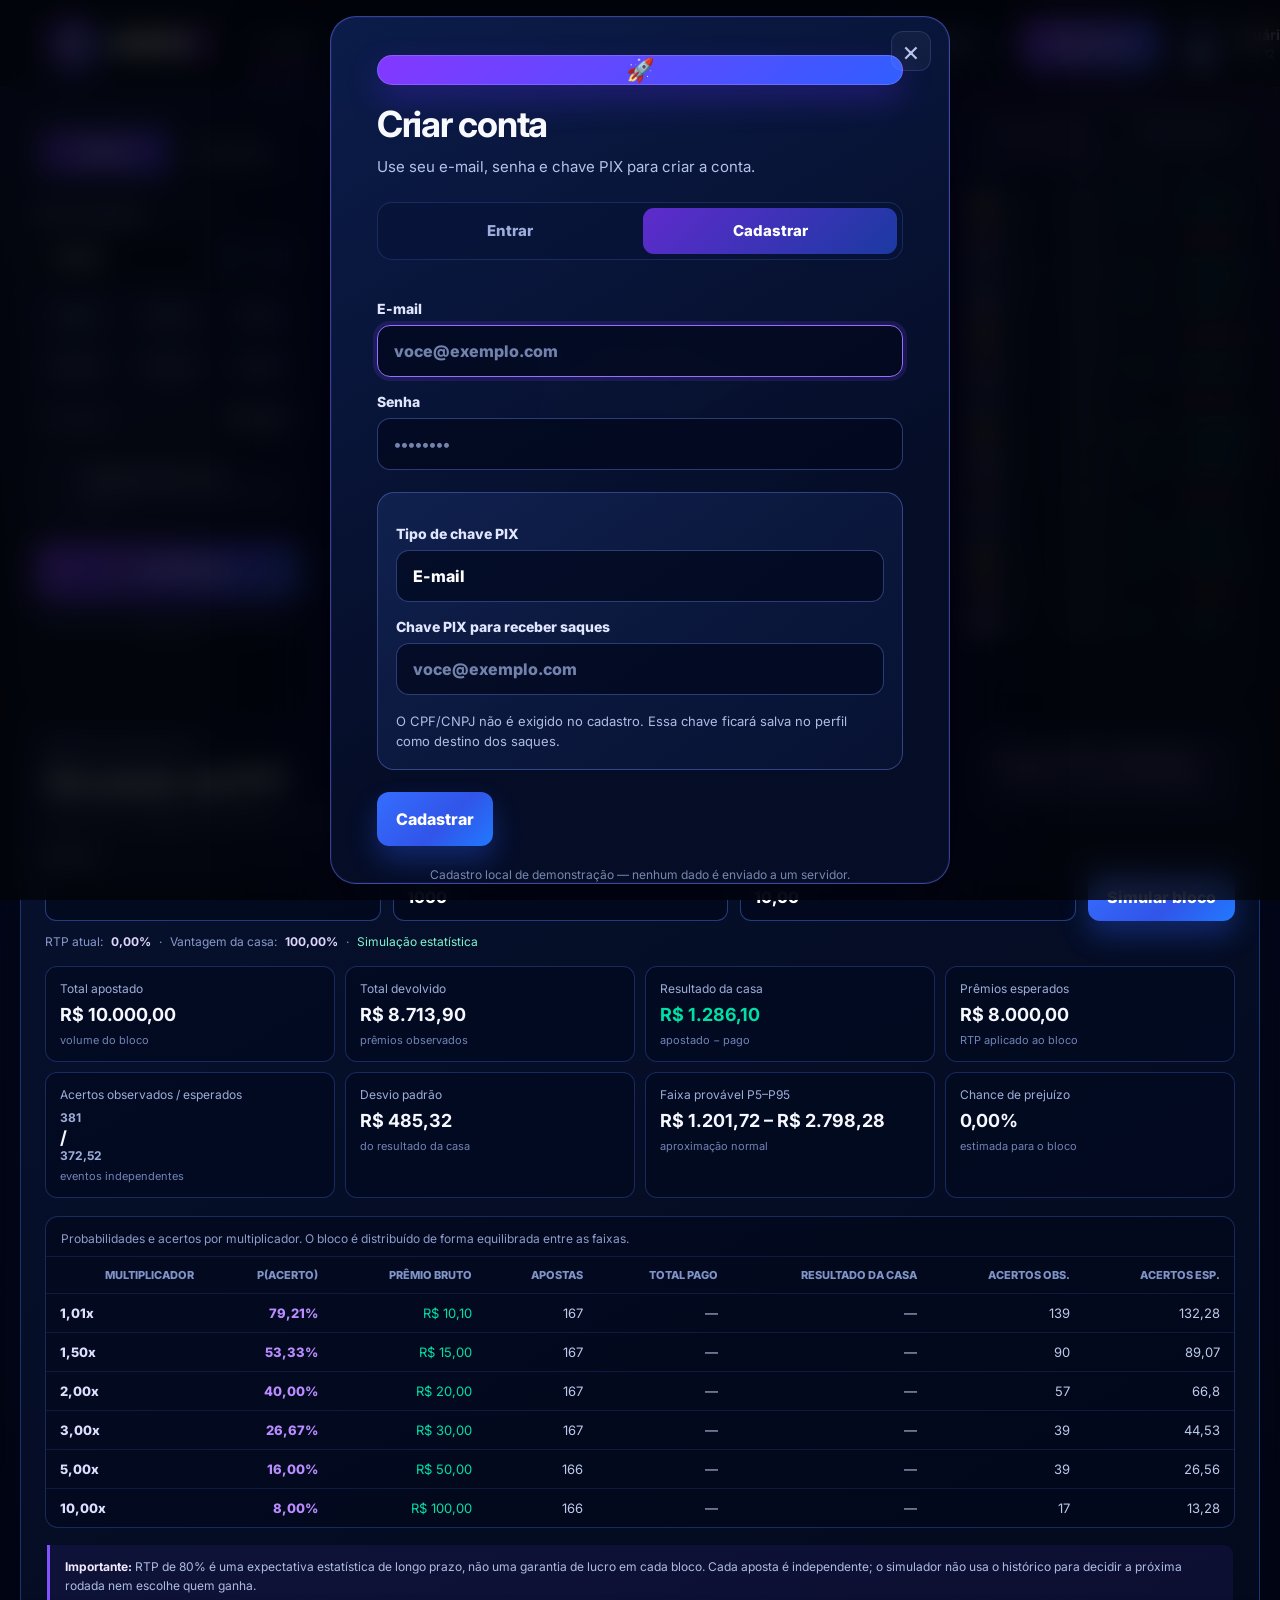
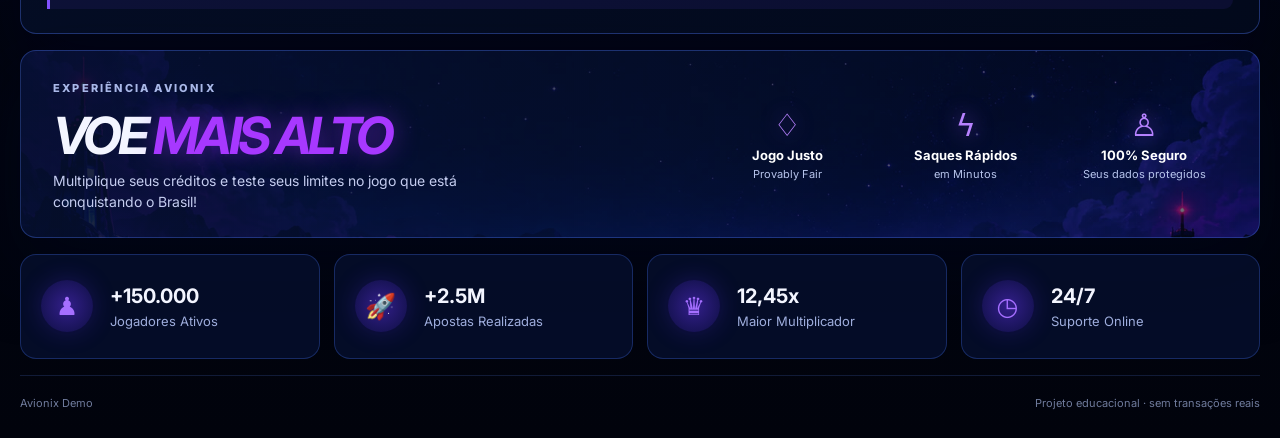
==== index.html @ 1a7d1cf3 "Add paid and house result columns" ====
<!DOCTYPE html>
<html lang="pt-BR">
<head>
  <meta charset="UTF-8" />
  <meta name="viewport" content="width=device-width, initial-scale=1.0" />
  <meta name="theme-color" content="#030817" />
  <title>Avionix Demo</title>
  <link rel="preconnect" href="https://fonts.googleapis.com">
  <link rel="preconnect" href="https://fonts.gstatic.com" crossorigin>
  <link href="https://fonts.googleapis.com/css2?family=Inter:wght@400;500;600;700;800;900&display=swap" rel="stylesheet">
  <link rel="stylesheet" href="style.css" />
</head>
<body>
  <div class="stars" aria-hidden="true"></div>

  <header class="topbar">
    <a class="brand" href="#" aria-label="Avionix início">
      <span class="brand-icon">🚀</span>
      <span class="brand-name">AVION<span>IX</span></span>
    </a>

    <nav class="main-nav" aria-label="Navegação principal">
      <a class="nav-link active" href="#jogo"><span>⌂</span> Início</a>
      <a class="nav-link" href="#jogo"><span>◷</span> Jogo</a>
      <a class="nav-link" href="#rtpSimulator"><span>∑</span> RTP</a>
      <a class="nav-link" href="#ranking"><span>♟</span> Ranking</a>
      <a class="nav-link" href="#afiliados"><span>♧</span> Afiliados</a>
      <a class="nav-link" href="#suporte"><span>?</span> Suporte</a>
    </nav>

    <div class="top-actions">
      <div class="balance-pill"><span class="coin">S</span><strong id="balance">R$ 500,00</strong><span class="chevron">⌄</span></div>
      <button class="btn deposit" id="depositBtn" type="button">Depositar</button>
      <button class="profile-button" type="button" data-open="login" aria-label="Abrir perfil">
        <span class="avatar">●</span>
        <span class="profile-copy"><strong id="profileName">Usuário</strong><small>Nível 12</small></span>
        <span class="chevron">⌄</span>
      </button>
    </div>
  </header>

  <main class="app-shell" id="jogo">
    <section class="dashboard-grid">
      <aside class="bet-panel panel" aria-label="Painel de apostas">
        <div class="mode-tabs" role="tablist" aria-label="Modo de aposta">
          <button class="mode-tab active" type="button" data-mode="manual">Manual</button>
          <button class="mode-tab" type="button" data-mode="automatic">Automático</button>
        </div>

        <label class="field-label" for="betAmount">Valor da Aposta</label>
        <div class="money-control">
          <input id="betAmount" inputmode="decimal" value="10,00" aria-label="Valor da aposta" />
          <div class="step-buttons">
            <button type="button" class="step-button" data-step="-10" aria-label="Diminuir aposta">−</button>
            <button type="button" class="step-button" data-step="10" aria-label="Aumentar aposta">+</button>
          </div>
        </div>

        <div class="quick-values" aria-label="Valores rápidos">
          <button type="button" data-value="10">R$ 10</button>
          <button type="button" data-value="25">R$ 25</button>
          <button type="button" data-value="50">R$ 50</button>
          <button type="button" data-value="100">R$ 100</button>
          <button type="button" data-value="250">R$ 250</button>
          <button type="button" data-value="500">R$ 500</button>
        </div>

        <div class="bet-preview" aria-live="polite"><span>Sua aposta</span><strong id="betPreview">R$ 10,00</strong></div>

        <div class="auto-stop-field" id="autoStopField" hidden>
          <label class="field-label" for="autoStop">Auto Retirar</label>
          <div class="money-control multiplier-control">
            <input id="autoStop" inputmode="decimal" value="2,00" aria-label="Multiplicador de retirada automática" />
            <span class="control-suffix">x</span>
            <div class="step-buttons">
              <button type="button" class="step-button" data-auto-step="-0.1" aria-label="Diminuir multiplicador">−</button>
              <button type="button" class="step-button" data-auto-step="0.1" aria-label="Aumentar multiplicador">+</button>
            </div>
          </div>
        </div>

        <label class="protection-option" for="lossProtection">
          <input id="lossProtection" type="checkbox" />
          <span class="protection-check" aria-hidden="true">✓</span>
          <span class="protection-copy">
            <strong>Proteção de perda · 50%</strong>
            <small>Se a rodada cair, você recupera metade da aposta.</small>
          </span>
        </label>

        <button id="startBtn" class="btn action" type="button">🚀 &nbsp; APOSTAR</button>
        <p class="panel-note">Créditos virtuais da demonstração. Sem depósitos ou dinheiro real.</p>
      </aside>

      <section class="game-panel panel" aria-label="Jogo Avionix">
        <div class="history-heading"><span>Últimos multiplicadores</span><span class="live-label"><i></i> AO VIVO</span></div>
        <div class="history" aria-label="Histórico de multiplicadores"><div class="history-track" id="history" aria-live="polite"></div></div>

        <div class="game-stage" id="stage">
          <div class="stage-shade"></div>
          <div class="grid-lines" aria-hidden="true"></div>
          <svg class="flight-trajectory" viewBox="0 0 1000 520" preserveAspectRatio="none" aria-hidden="true">
            <defs>
              <linearGradient id="trajectoryLineGradient" x1="0" y1="0" x2="1" y2="0">
                <stop offset="0" stop-color="#ff4be9" />
                <stop offset=".55" stop-color="#a349ff" />
                <stop offset="1" stop-color="#68ddff" />
              </linearGradient>
              <linearGradient id="trajectoryFillGradient" x1="0" y1="0" x2="0" y2="1">
                <stop offset="0" stop-color="#c842ff" stop-opacity=".42" />
                <stop offset="1" stop-color="#3715a8" stop-opacity=".04" />
              </linearGradient>
              <clipPath id="trajectoryClip">
                <rect id="trajectoryClipRect" x="0" y="0" width="0" height="520" />
              </clipPath>
            </defs>
            <path class="trajectory-fill" id="flightFill" clip-path="url(#trajectoryClip)" d="M 30 485 C 230 482 430 455 610 345 C 760 253 845 165 940 88 L 940 520 L 30 520 Z" />
            <path class="trajectory-line" id="flightCurve" pathLength="1" d="M 30 485 C 230 482 430 455 610 345 C 760 253 845 165 940 88" />
          </svg>
          <svg class="plane" id="plane" viewBox="0 0 100 60" role="img" aria-label="Avião em voo">
            <path class="plane-shape" d="M4 32 43 25 57 5c2-3 5-3 7-1l-9 23 38-7c4-1 7 1 8 4-2 2-4 3-8 4l-39 11-14 16c-3 3-6 3-8 1l8-18-26 6c-4 1-7-1-8-4z" />
          </svg>
          <div class="multiplier-wrap">
            <div id="statusLabel" class="status-label">PRONTO PARA DECOLAR</div>
            <div id="multiplier" class="multiplier">1,00x</div>
          </div>
          <div class="stage-badge">DEMO · SEM DINHEIRO REAL</div>
          <div class="timeline" aria-hidden="true"><span>0s</span><span>5s</span><span>10s</span><span>15s</span><span>20s</span></div>
        </div>

        <div class="game-footer">
          <div class="metric-card">
            <span class="metric-icon">♟</span>
            <span><small>Jogadores</small><strong>324</strong></span>
          </div>
          <button id="cashoutBtn" class="btn cashout" type="button" disabled><span class="stop-square">■</span> PARAR <span id="cashoutValue" class="sr-only">R$ 0,00</span></button>
          <div class="metric-card">
            <span class="metric-icon">♛</span>
            <span><small>Saldo disponível</small><strong id="balanceCard">R$ 500,00</strong></span>
          </div>
        </div>
        <div class="round-stats">
          <span>Sua aposta <strong id="currentBet">R$ 0,00</strong></span>
          <span>Retorno <strong id="potentialReturn">R$ 0,00</strong></span>
        </div>
        <button id="mobileStartBtn" class="btn action mobile-start" type="button">🚀 &nbsp; APOSTAR</button>
      </section>

      <aside class="bets-panel panel" aria-label="Histórico de apostas">
        <div class="bets-tabs"><button class="bets-tab active" data-bets-tab="all" type="button">Todas as Apostas</button><button class="bets-tab" data-bets-tab="mine" type="button">Minhas Apostas</button></div>
        <div class="bets-head"><span>Usuário</span><span>Aposta</span><span>Retirou</span><span>Lucro</span></div>
        <div class="bets-list" id="betsList" aria-live="polite"></div>
      </aside>
    </section>

    <section class="rtp-panel panel" id="rtpSimulator" aria-labelledby="rtpTitle">
      <div class="rtp-heading">
        <div>
          <span class="rtp-kicker">ANÁLISE ESTATÍSTICA</span>
          <h2 id="rtpTitle">Simulador de RTP</h2>
          <p>Veja como a vantagem matemática da casa aparece em um bloco de apostas independentes.</p>
        </div>
        <div class="rtp-formula"><strong>P(acerto) = RTP ÷ multiplicador</strong><span>Prêmio bruto = aposta × multiplicador</span></div>
      </div>

      <div class="rtp-controls" aria-label="Parâmetros do simulador">
        <label class="rtp-field" for="rtpInput">RTP (%)<input id="rtpInput" type="number" inputmode="decimal" min="0" max="100" step="0.1" value="80" /></label>
        <label class="rtp-field" for="rtpBetCount">Apostas no bloco<input id="rtpBetCount" type="number" inputmode="numeric" min="1" step="1" value="1000" /></label>
        <label class="rtp-field" for="rtpStake">Valor por aposta<input id="rtpStake" inputmode="decimal" value="10,00" /></label>
        <button class="btn primary rtp-simulate" id="rtpSimulateBtn" type="button">Simular bloco</button>
      </div>
      <div class="rtp-live-note">RTP atual: <strong id="rtpValuePreview">80,00%</strong><span>·</span> Vantagem da casa: <strong id="houseEdgeValue">20,00%</strong><span>·</span><span id="rtpDataSource">Simulação estatística</span></div>

      <div class="rtp-summary-grid" aria-live="polite">
        <article class="rtp-metric"><span>Total apostado</span><strong id="rtpTotalBet">R$ 10.000,00</strong><small>volume do bloco</small></article>
        <article class="rtp-metric"><span>Total devolvido</span><strong id="rtpTotalPaid">R$ 0,00</strong><small>prêmios observados</small></article>
        <article class="rtp-metric"><span>Resultado da casa</span><strong id="rtpHouseResult">R$ 0,00</strong><small>apostado − pago</small></article>
        <article class="rtp-metric"><span>Prêmios esperados</span><strong id="rtpExpectedPaid">R$ 8.000,00</strong><small>RTP aplicado ao bloco</small></article>
        <article class="rtp-metric"><span>Acertos observados / esperados</span><strong><span id="rtpObservedHits">0</span> / <span id="rtpExpectedHits">0</span></strong><small>eventos independentes</small></article>
        <article class="rtp-metric"><span>Desvio padrão</span><strong id="rtpStdDev">R$ 0,00</strong><small>do resultado da casa</small></article>
        <article class="rtp-metric"><span>Faixa provável P5–P95</span><strong id="rtpRange">R$ 0,00 – R$ 0,00</strong><small>aproximação normal</small></article>
        <article class="rtp-metric"><span>Chance de prejuízo</span><strong id="rtpLossChance">0,00%</strong><small>estimada para o bloco</small></article>
      </div>

      <div class="rtp-table-wrap">
        <table class="rtp-table">
          <caption id="rtpTableCaption">Probabilidades e acertos por multiplicador. O bloco é distribuído de forma equilibrada entre as faixas.</caption>
          <thead><tr><th scope="col">Multiplicador</th><th scope="col">P(acerto)</th><th scope="col">Prêmio bruto</th><th scope="col">Apostas</th><th scope="col">Total pago</th><th scope="col">Resultado da casa</th><th scope="col">Acertos obs.</th><th scope="col">Acertos esp.</th></tr></thead>
          <tbody id="rtpRows">
            <tr data-rtp-row data-multiplier="1.01"><th scope="row">1,01x</th><td data-rtp-prob>79,21%</td><td data-rtp-payout>R$ 10,10</td><td data-rtp-bets>167</td><td data-rtp-paid>—</td><td data-rtp-house>—</td><td data-rtp-observed>—</td><td data-rtp-expected>—</td></tr>
            <tr data-rtp-row data-multiplier="1.5"><th scope="row">1,50x</th><td data-rtp-prob>53,33%</td><td data-rtp-payout>R$ 15,00</td><td data-rtp-bets>167</td><td data-rtp-paid>—</td><td data-rtp-house>—</td><td data-rtp-observed>—</td><td data-rtp-expected>—</td></tr>
            <tr data-rtp-row data-multiplier="2"><th scope="row">2,00x</th><td data-rtp-prob>40,00%</td><td data-rtp-payout>R$ 20,00</td><td data-rtp-bets>167</td><td data-rtp-paid>—</td><td data-rtp-house>—</td><td data-rtp-observed>—</td><td data-rtp-expected>—</td></tr>
            <tr data-rtp-row data-multiplier="3"><th scope="row">3,00x</th><td data-rtp-prob>26,67%</td><td data-rtp-payout>R$ 30,00</td><td data-rtp-bets>167</td><td data-rtp-paid>—</td><td data-rtp-house>—</td><td data-rtp-observed>—</td><td data-rtp-expected>—</td></tr>
            <tr data-rtp-row data-multiplier="5"><th scope="row">5,00x</th><td data-rtp-prob>16,00%</td><td data-rtp-payout>R$ 50,00</td><td data-rtp-bets>166</td><td data-rtp-paid>—</td><td data-rtp-house>—</td><td data-rtp-observed>—</td><td data-rtp-expected>—</td></tr>
            <tr data-rtp-row data-multiplier="10"><th scope="row">10,00x</th><td data-rtp-prob>8,00%</td><td data-rtp-payout>R$ 100,00</td><td data-rtp-bets>166</td><td data-rtp-paid>—</td><td data-rtp-house>—</td><td data-rtp-observed>—</td><td data-rtp-expected>—</td></tr>
          </tbody>
        </table>
      </div>
      <p class="rtp-disclaimer"><strong>Importante:</strong> RTP de 80% é uma expectativa estatística de longo prazo, não uma garantia de lucro em cada bloco. Cada aposta é independente; o simulador não usa o histórico para decidir a próxima rodada nem escolhe quem ganha.</p>
    </section>

    <section class="promo-banner" id="afiliados">
      <div class="promo-copy"><span class="promo-kicker">EXPERIÊNCIA AVIONIX</span><h2>Voe <em>mais alto</em></h2><p>Multiplique seus créditos e teste seus limites no jogo que está conquistando o Brasil!</p></div>
      <div class="promo-benefits"><div><span>♢</span><strong>Jogo Justo</strong><small>Provably Fair</small></div><div><span>ϟ</span><strong>Saques Rápidos</strong><small>em Minutos</small></div><div><span>♙</span><strong>100% Seguro</strong><small>Seus dados protegidos</small></div></div>
    </section>

    <section class="stats-grid" id="ranking">
      <article class="stat-card"><span class="stat-icon">♟</span><div><strong>+150.000</strong><span>Jogadores Ativos</span></div></article>
      <article class="stat-card"><span class="stat-icon">🚀</span><div><strong>+2.5M</strong><span>Apostas Realizadas</span></div></article>
      <article class="stat-card"><span class="stat-icon">♛</span><div><strong>12,45x</strong><span>Maior Multiplicador</span></div></article>
      <article class="stat-card" id="suporte"><span class="stat-icon">◷</span><div><strong>24/7</strong><span>Suporte Online</span></div></article>
    </section>
  </main>

  <footer><span>Avionix Demo</span><span>Projeto educacional · sem transações reais</span></footer>

  <div class="modal-backdrop" id="modalBackdrop" hidden>
    <section class="modal" role="dialog" aria-modal="true" aria-labelledby="modalTitle">
      <button class="modal-close" id="modalClose" aria-label="Fechar">×</button>
      <div class="modal-logo">🚀</div>
      <h2 id="modalTitle">Entrar</h2>
      <p id="modalSubtitle">Acesse sua conta demonstrativa.</p>
      <div class="auth-tabs"><button class="auth-tab active" data-tab="login" type="button">Entrar</button><button class="auth-tab" data-tab="register" type="button">Cadastrar</button></div>
      <form id="authForm" autocomplete="off">
        <label>E-mail<input id="email" name="avionix-email" type="email" autocomplete="off" autocapitalize="none" spellcheck="false" readonly placeholder="voce@exemplo.com" required /></label>
        <label>Senha<input id="password" name="avionix-password" type="password" autocomplete="new-password" readonly placeholder="••••••••" minlength="6" required /></label>
        <div class="register-fields" id="registerFields" hidden>
          <label for="pixKeyType">Tipo de chave PIX<select id="pixKeyType" autocomplete="off"><option value="email">E-mail</option><option value="cpf">CPF</option><option value="phone">Telefone</option><option value="evp">Chave aleatória</option></select></label>
          <label for="pixKey">Chave PIX para receber saques<input id="pixKey" autocomplete="off" placeholder="Digite sua chave PIX" /></label>
          <p class="field-help">O CPF/CNPJ não é exigido no cadastro. Essa chave ficará salva no perfil como destino dos saques.</p>
        </div>
        <button class="btn primary full" type="submit" id="authSubmit">Entrar</button>
      </form>
      <p class="modal-note">Cadastro local de demonstração — nenhum dado é enviado a um servidor.</p>
    </section>
  </div>

  <div class="toast" id="toast" role="status" aria-live="polite"></div>
  <script src="script.js"></script>
</body>
</html>
---- style.css ----
:root {
  --bg: #020615;
  --panel: rgba(5, 14, 38, .94);
  --panel-deep: rgba(3, 9, 27, .98);
  --border: rgba(72, 105, 215, .38);
  --border-bright: rgba(116, 91, 255, .75);
  --text: #f3f5ff;
  --muted: #9caad6;
  --purple: #8438ff;
  --blue: #315eff;
  --cyan: #1bdcff;
  --green: #00e2a5;
  --red: #ff315c;
  --shadow: 0 28px 70px rgba(0, 5, 28, .55);
}

* { box-sizing: border-box; }
html { scroll-behavior: smooth; }
body {
  min-width: 320px;
  margin: 0;
  color: var(--text);
  font-family: Inter, system-ui, -apple-system, BlinkMacSystemFont, "Segoe UI", sans-serif;
  background:
    radial-gradient(circle at 12% 3%, rgba(42, 82, 255, .16), transparent 27%),
    radial-gradient(circle at 88% 2%, rgba(128, 39, 255, .15), transparent 25%),
    linear-gradient(180deg, #03091d 0%, #020615 60%, #01030c 100%);
}

button, input, select { font: inherit; }
button { cursor: pointer; }
button:disabled { cursor: not-allowed; }
.stars { position: fixed; inset: 0; z-index: -1; pointer-events: none; opacity: .28; background-image: radial-gradient(circle, #b8c9ff 0 1px, transparent 1.5px), radial-gradient(circle, #8b60ff 0 1px, transparent 1.5px); background-size: 120px 120px, 180px 180px; background-position: 15px 30px, 70px 90px; mask-image: linear-gradient(to bottom, black, transparent 82%); }

.topbar { position: sticky; top: 0; z-index: 20; display: flex; align-items: center; gap: 28px; min-height: 88px; padding: 0 clamp(20px, 4vw, 64px); border-bottom: 1px solid rgba(72, 105, 215, .3); background: rgba(2, 7, 22, .88); backdrop-filter: blur(20px); }
.brand { display: inline-flex; align-items: center; gap: 12px; color: white; text-decoration: none; white-space: nowrap; }
.brand-icon { width: 44px; height: 44px; display: grid; place-items: center; border-radius: 13px; background: linear-gradient(135deg, var(--purple), var(--blue)); box-shadow: 0 9px 26px rgba(91, 48, 255, .45); font-size: 22px; transform: rotate(-8deg); }
.brand-name { font-size: 27px; font-weight: 900; font-style: italic; letter-spacing: -.06em; }
.brand-name span { color: #ae3cff; }
.main-nav { display: flex; align-self: stretch; align-items: center; gap: 4px; margin-left: auto; }
.nav-link { position: relative; display: inline-flex; align-items: center; gap: 8px; height: 100%; padding: 0 13px; color: #afbbe4; text-decoration: none; font-size: 14px; font-weight: 600; }
.nav-link span { color: #a695ff; font-size: 18px; }
.nav-link.active, .nav-link:hover { color: white; }
.nav-link.active::after { position: absolute; left: 12px; right: 12px; bottom: 8px; height: 3px; border-radius: 99px; background: linear-gradient(90deg, var(--purple), #a153ff); box-shadow: 0 0 16px #8a3cff; content: ""; }
.top-actions { display: flex; align-items: center; gap: 14px; }
.balance-pill { display: inline-flex; align-items: center; gap: 9px; min-height: 48px; padding: 0 15px; border: 1px solid rgba(81, 112, 220, .48); border-radius: 13px; background: rgba(7, 16, 44, .8); color: #f4f6ff; font-size: 14px; white-space: nowrap; }
.balance-pill .coin { width: 20px; height: 20px; display: grid; place-items: center; border-radius: 50%; background: #c6d0ff; color: #273168; font-size: 12px; font-weight: 900; }
.balance-pill strong { font-weight: 800; }
.chevron { color: #a9b8e9; font-size: 19px; line-height: 1; }
.btn { border: 0; border-radius: 12px; padding: 13px 19px; color: white; font-weight: 800; transition: .2s ease; }
.btn:hover:not(:disabled) { transform: translateY(-1px); filter: brightness(1.07); }
.btn.primary { color: white; background: linear-gradient(135deg, #356dff, #3155e8 58%, #2179ff); box-shadow: 0 14px 28px rgba(43, 94, 255, .32); }
.btn.deposit { min-height: 48px; padding-inline: 30px; background: linear-gradient(135deg, #8a3dff, #5039ff 58%, #2d6dff); box-shadow: 0 12px 28px rgba(86, 49, 255, .35); }
.profile-button { display: inline-flex; align-items: center; gap: 10px; padding: 0 4px; border: 0; color: white; background: transparent; text-align: left; }
.avatar { width: 48px; height: 48px; display: grid; place-items: center; border: 1px solid #6276d9; border-radius: 50%; color: #b7c5ff; background: radial-gradient(circle at 50% 30%, #9aaaff 0 12%, transparent 13%), radial-gradient(ellipse at 50% 100%, #8297ff 0 31%, transparent 32%), rgba(12, 24, 68, .9); font-size: 0; }
.profile-copy { display: grid; gap: 4px; min-width: 62px; }
.profile-copy strong { font-size: 14px; }
.profile-copy small { color: #94a5dc; font-size: 11px; }

.app-shell { width: min(1480px, calc(100% - 40px)); margin: 20px auto 0; }
.dashboard-grid { display: grid; grid-template-columns: 300px minmax(0, 1fr) 300px; gap: 14px; align-items: stretch; }
.panel { border: 1px solid rgba(67, 101, 211, .44); border-radius: 16px; background: linear-gradient(150deg, rgba(7, 18, 48, .96), rgba(3, 10, 29, .98)); box-shadow: var(--shadow), inset 0 1px rgba(146, 164, 255, .05); }
.bet-panel { padding: 15px; }
.mode-tabs { display: grid; grid-template-columns: 1fr 1fr; gap: 2px; margin-bottom: 27px; padding: 4px; border: 1px solid rgba(61, 90, 177, .36); border-radius: 10px; background: rgba(6, 15, 42, .8); }
.mode-tab { min-height: 44px; border: 0; border-radius: 8px; color: #a5b2de; background: transparent; font-size: 14px; font-weight: 800; }
.mode-tab.active { color: white; background: linear-gradient(135deg, #6331d8, #4a3bff); box-shadow: 0 7px 16px rgba(81, 45, 224, .32); }
.field-label { display: block; margin: 0 0 9px; color: #cbd5fb; font-size: 14px; font-weight: 700; }
.money-control { position: relative; display: flex; align-items: center; min-height: 53px; border: 1px solid rgba(67, 103, 211, .4); border-radius: 13px; background: rgba(1, 7, 25, .68); transition: border .2s ease, box-shadow .2s ease; }
.money-control:focus-within { border-color: rgba(145, 85, 255, .86); box-shadow: 0 0 0 3px rgba(105, 51, 255, .14); }
.money-control input { width: 100%; min-width: 0; border: 0; outline: 0; color: white; background: transparent; padding: 0 94px 0 16px; font-size: 18px; font-weight: 800; }
.step-buttons { position: absolute; right: 7px; display: flex; gap: 7px; }
.step-button { width: 38px; height: 38px; border: 1px solid rgba(82, 117, 222, .4); border-radius: 10px; color: #cbd6ff; background: linear-gradient(145deg, rgba(28, 53, 123, .65), rgba(12, 26, 72, .76)); font-size: 21px; line-height: 1; }
.step-button:hover { color: white; border-color: #9a6cff; }
.multiplier-control input { padding-right: 112px; }
.control-suffix { position: absolute; right: 95px; color: #cbd7ff; font-size: 18px; font-weight: 800; }
.quick-values { display: grid; grid-template-columns: repeat(3, 1fr); gap: 9px; margin-top: 11px; }
.quick-values button { min-height: 42px; border: 1px solid rgba(67, 103, 211, .4); border-radius: 9px; color: #cbd7ff; background: rgba(18, 41, 101, .4); font-size: 13px; font-weight: 700; }
.quick-values button:hover { border-color: #8c5dff; background: rgba(70, 55, 167, .5); }
.bet-preview { display: flex; align-items: center; justify-content: space-between; gap: 12px; margin-top: 11px; padding: 10px 12px; border: 1px solid rgba(116, 88, 238, .34); border-radius: 10px; background: rgba(41, 28, 103, .27); }
.bet-preview span { color: #9eace0; font-size: 11px; font-weight: 700; }
.bet-preview strong { color: #f4f6ff; font-size: 14px; }
.auto-stop-field { margin-top: 26px; }
.auto-stop-field[hidden] { display: none; }
.protection-option { display: flex; align-items: center; gap: 10px; margin-top: 18px; padding: 11px; border: 1px solid rgba(110, 132, 239, .33); border-radius: 12px; color: #dce5ff; background: rgba(35, 35, 107, .28); cursor: pointer; transition: .2s ease; }
.protection-option:hover, .protection-option:has(input:checked) { border-color: rgba(159, 103, 255, .8); background: rgba(72, 44, 161, .4); }
.protection-option input { position: absolute; width: 1px; height: 1px; opacity: 0; pointer-events: none; }
.protection-check { flex: 0 0 auto; width: 23px; height: 23px; display: grid; place-items: center; border: 1px solid rgba(145, 163, 232, .58); border-radius: 6px; color: transparent; background: rgba(2, 8, 28, .7); font-size: 14px; font-weight: 900; }
.protection-option:has(input:checked) .protection-check { border-color: #b78cff; color: white; background: linear-gradient(135deg, #873eff, #4659ff); }
.protection-copy { display: grid; gap: 2px; }
.protection-copy strong { color: #f4f5ff; font-size: 12px; }
.protection-copy small { color: #aebce5; font-size: 10px; line-height: 1.35; }
.btn.action { width: 100%; margin-top: 18px; min-height: 56px; background: linear-gradient(135deg, #873eff, #4d37ff 58%, #326eff); box-shadow: 0 15px 28px rgba(78, 47, 255, .32); font-size: 17px; }
.btn.action:disabled { opacity: .5; }
.mobile-start { display: none; }
.panel-note { margin: 14px 2px 0; color: #7381aa; font-size: 10px; line-height: 1.45; text-align: center; }

.game-panel { min-width: 0; overflow: hidden; padding: 13px; }
.history-heading { display: flex; align-items: center; justify-content: space-between; padding: 0 2px 9px; color: #7e90c4; font-size: 11px; font-weight: 700; letter-spacing: .04em; text-transform: uppercase; }
.live-label { display: inline-flex; align-items: center; gap: 6px; color: #94a7e0; font-size: 10px; }
.live-label i { width: 7px; height: 7px; border-radius: 50%; background: var(--green); box-shadow: 0 0 11px var(--green); }
.history { min-height: 30px; margin-bottom: 10px; overflow: hidden; }
.history-track { display: flex; gap: 8px; min-width: max-content; min-height: 30px; will-change: transform; }
.history-pill { flex: 0 0 auto; padding: 7px 11px; border-radius: 7px; color: #ff688f; background: rgba(145, 19, 76, .28); font-size: 12px; font-weight: 900; }
.history-pill.high { color: #20efbd; background: rgba(0, 174, 139, .2); }
.history-pill.hot { color: #ad7cff; background: rgba(85, 36, 172, .27); }
.game-stage { position: relative; min-height: 385px; overflow: hidden; border: 1px solid rgba(62, 100, 212, .36); border-radius: 9px; background: #030919 url('avionix-flight-clean.jpg') center/cover no-repeat; }
.stage-shade { position: absolute; inset: 0; background: linear-gradient(180deg, rgba(1, 7, 22, .12), rgba(1, 5, 17, .18) 53%, rgba(1, 5, 17, .56)); }
.grid-lines { position: absolute; inset: 43% 0 0; opacity: .2; background-image: linear-gradient(rgba(101, 139, 255, .16) 1px, transparent 1px), linear-gradient(90deg, rgba(101, 139, 255, .16) 1px, transparent 1px); background-size: 42px 42px; transform: perspective(380px) rotateX(56deg) scale(1.35); transform-origin: bottom; }
.multiplier-wrap { position: absolute; inset: 0; z-index: 2; display: grid; place-content: center; padding-bottom: 13px; text-align: center; pointer-events: none; }
.status-label { margin-bottom: 6px; color: #d4dcff; font-size: 11px; font-weight: 800; letter-spacing: .18em; text-shadow: 0 2px 13px #01061e; }
.multiplier { color: white; font-size: clamp(60px, 8vw, 108px); font-weight: 900; letter-spacing: -.07em; line-height: .95; text-shadow: 0 3px 14px rgba(114, 65, 255, .34), 0 0 1px rgba(255, 255, 255, .72); }
.multiplier.running { color: #ffffff; background: none; -webkit-text-fill-color: #ffffff; text-shadow: 0 0 12px rgba(126, 78, 255, .42), 0 0 1px rgba(255, 255, 255, .82); }
.multiplier.crashed { color: var(--red); text-shadow: 0 5px 32px rgba(255, 49, 92, .5); }
.multiplier.won { color: var(--green); text-shadow: 0 5px 32px rgba(0, 226, 165, .44); }
.stage-badge { position: absolute; z-index: 2; left: 13px; top: 13px; padding: 6px 9px; border: 1px solid rgba(108, 136, 241, .36); border-radius: 999px; color: #b9c6ee; background: rgba(2, 9, 29, .58); font-size: 9px; font-weight: 800; letter-spacing: .08em; }
.timeline { position: absolute; right: 18px; bottom: 12px; left: 18px; z-index: 2; display: flex; justify-content: space-between; padding-top: 8px; border-top: 1px solid rgba(134, 163, 248, .42); color: #a9b8e6; font-size: 10px; }
.flight-trajectory { position: absolute; z-index: 1; inset: 0; display: block; width: 100%; height: 100%; overflow: visible; pointer-events: none; }
.trajectory-fill { fill: url(#trajectoryFillGradient); opacity: 0; transition: opacity .16s ease; }
.trajectory-line { fill: none; stroke: url(#trajectoryLineGradient); stroke-width: 7; stroke-linecap: round; stroke-linejoin: round; stroke-dasharray: 1; stroke-dashoffset: 1; opacity: 0; filter: drop-shadow(0 0 5px #ff4be9) drop-shadow(0 0 14px rgba(126, 74, 255, .95)); transition: opacity .16s ease; vector-effect: non-scaling-stroke; }
.plane { position: absolute; z-index: 3; left: 3%; bottom: 2%; display: block; width: clamp(34px, 5vw, 60px); height: auto; overflow: visible; color: #fff; fill: currentColor; filter: drop-shadow(0 0 4px rgba(255,255,255,.9)) drop-shadow(0 0 10px rgba(139,95,255,.9)); transform-origin: center; will-change: left, bottom, transform, opacity; }
.plane-shape { fill: currentColor; }
.plane.plane-won { color: #f8fffd; filter: drop-shadow(0 0 4px rgba(255,255,255,.95)) drop-shadow(0 0 14px rgba(0,226,165,.9)); }
.plane.plane-leaving { animation: plane-leave 1.05s cubic-bezier(.35, .01, .76, 1) forwards; }
@keyframes plane-leave { 0% { opacity: 1; } 100% { opacity: 0; transform: translate(145px, -190px) rotate(-35deg) scale(1.28); } }
.game-footer { display: grid; grid-template-columns: 1fr 1.35fr 1fr; gap: 12px; align-items: center; margin-top: 13px; }
.metric-card { display: flex; align-items: center; gap: 10px; min-height: 70px; padding: 10px 13px; border: 1px solid rgba(64, 99, 207, .36); border-radius: 12px; background: rgba(3, 13, 39, .76); }
.metric-icon { width: 37px; height: 37px; display: grid; place-items: center; border-radius: 50%; color: #a88aff; background: radial-gradient(circle, rgba(100, 64, 255, .42), rgba(24, 24, 112, .52)); font-size: 19px; }
.metric-card > span:last-child { display: grid; gap: 5px; }
.metric-card small { color: #9aa9d4; font-size: 11px; }
.metric-card strong { color: #fbfcff; font-size: 16px; }
.btn.cashout { min-height: 70px; background: linear-gradient(135deg, #ff3e5c, #f01d5c); box-shadow: 0 14px 28px rgba(255, 35, 89, .3); font-size: 20px; }
.btn.cashout:disabled { opacity: .46; }
.stop-square { font-size: 14px; }
.round-stats { display: flex; justify-content: center; gap: 34px; padding: 12px 0 1px; color: #8f9fc8; font-size: 11px; }
.round-stats strong { margin-left: 4px; color: #e9edff; }

.bets-panel { min-width: 0; overflow: hidden; }
.bets-tabs { display: grid; grid-template-columns: 1fr 1fr; border-bottom: 1px solid rgba(73, 103, 199, .34); }
.bets-tab { min-height: 47px; border: 0; border-bottom: 2px solid transparent; color: #9ca9d5; background: transparent; font-size: 12px; font-weight: 700; }
.bets-tab.active { border-bottom-color: #a54dff; color: #c87cff; }
.bets-head, .bet-row { display: grid; grid-template-columns: 1.35fr .9fr .78fr 1fr; gap: 7px; align-items: center; }
.bets-head { padding: 13px 12px 9px; color: #7183bc; font-size: 10px; }
.bets-list { padding: 0 12px 11px; }
.bet-row { min-height: 32px; color: #b9c5e4; font-size: 10px; }
.bet-row.mine { padding: 3px 5px; border: 1px solid rgba(145, 93, 255, .22); border-radius: 8px; background: rgba(83, 44, 166, .16); }
.bet-row > span:first-child { display: inline-flex; align-items: center; gap: 6px; color: #cad5f5; }
.bet-row strong { font-size: 10px; white-space: nowrap; }
.user-dot { width: 18px; height: 18px; display: inline-block; border: 1px solid rgba(255,255,255,.35); border-radius: 6px; background: linear-gradient(145deg, #ffd878, #be6d42); }
.dot-pink { background: linear-gradient(145deg, #ff9cb3, #8b4f87); }
.dot-blue { background: linear-gradient(145deg, #96d9ff, #4661aa); }
.dot-lilac { background: linear-gradient(145deg, #e5c8ff, #765fb0); }
.positive { color: #00dfa5 !important; }
.negative { color: #ff4567 !important; }
.bets-empty { margin: 21px 4px; color: #9aa9d4; font-size: 11px; line-height: 1.5; text-align: center; }

.rtp-panel { margin-top: 16px; padding: 24px; }
.rtp-heading { display: flex; align-items: flex-start; justify-content: space-between; gap: 24px; }
.rtp-kicker { color: #a98cff; font-size: 11px; font-weight: 800; letter-spacing: .16em; }
.rtp-heading h2 { margin: 7px 0 5px; color: #f7f8ff; font-size: clamp(24px, 3vw, 32px); letter-spacing: -.04em; }
.rtp-heading p { max-width: 640px; margin: 0; color: #aebce5; font-size: 14px; line-height: 1.5; }
.rtp-formula { display: grid; gap: 6px; min-width: 260px; padding: 15px 17px; border: 1px solid rgba(105, 81, 224, .38); border-radius: 13px; background: rgba(39, 25, 103, .25); color: #bfcaff; font-size: 12px; line-height: 1.4; }
.rtp-formula strong { color: #ebddff; font-size: 13px; }
.rtp-controls { display: grid; grid-template-columns: repeat(3, minmax(0, 1fr)) auto; gap: 12px; align-items: end; margin-top: 22px; }
.rtp-field { display: grid; gap: 8px; color: #cdd7fb; font-size: 13px; font-weight: 800; }
.rtp-field input { width: 100%; min-height: 48px; border: 1px solid rgba(75, 109, 216, .5); border-radius: 11px; outline: 0; padding: 0 13px; color: white; background: rgba(2, 8, 28, .75); font-size: 16px; font-weight: 800; }
.rtp-field input:focus { border-color: #9b6cff; box-shadow: 0 0 0 3px rgba(126, 68, 255, .16); }
.rtp-simulate { min-height: 48px; white-space: nowrap; }
.rtp-live-note { display: flex; align-items: center; gap: 8px; margin-top: 13px; color: #8798ca; font-size: 12px; }
.rtp-live-note strong { color: #dfd5ff; }
.rtp-live-note #rtpDataSource { color: #7ff4d0; }
.rtp-summary-grid { display: grid; grid-template-columns: repeat(4, minmax(0, 1fr)); gap: 10px; margin-top: 17px; }
.rtp-metric { min-height: 93px; padding: 14px; border: 1px solid rgba(63, 98, 207, .36); border-radius: 12px; background: rgba(2, 10, 32, .68); }
.rtp-metric span { display: block; color: #9eadd8; font-size: 12px; line-height: 1.35; }
.rtp-metric strong { display: block; min-height: 24px; margin-top: 7px; color: #f6f7ff; font-size: 18px; line-height: 1.2; }
.rtp-metric small { display: block; margin-top: 5px; color: #7183b4; font-size: 11px; }
.rtp-table-wrap { margin-top: 18px; overflow-x: auto; border: 1px solid rgba(66, 100, 210, .35); border-radius: 13px; background: rgba(2, 8, 27, .58); }
.rtp-table { width: 100%; min-width: 700px; border-collapse: collapse; font-size: 13px; }
.rtp-table caption { padding: 14px 15px 10px; color: #8d9dcc; font-size: 12px; text-align: left; }
.rtp-table th, .rtp-table td { padding: 11px 14px; border-top: 1px solid rgba(65, 96, 193, .2); text-align: right; white-space: nowrap; }
.rtp-table thead th { color: #8093c7; font-size: 11px; font-weight: 800; text-transform: uppercase; }
.rtp-table tbody th { color: #dedfff; font-weight: 800; text-align: left; }
.rtp-table tbody td { color: #bdc9ea; }
.rtp-table tbody td:nth-child(2) { color: #b98cff; font-weight: 800; }
.rtp-table tbody td:nth-child(3) { color: #00dfa5; }
.rtp-disclaimer { margin: 17px 2px 0; padding: 13px 15px; border-left: 3px solid #8252ff; border-radius: 0 9px 9px 0; color: #aebce3; background: rgba(55, 37, 139, .19); font-size: 12px; line-height: 1.55; }
.rtp-disclaimer strong { color: #f1eaff; }

.promo-banner { display: grid; grid-template-columns: 1.2fr 1fr; gap: 24px; align-items: center; min-height: 185px; margin-top: 16px; padding: 25px 32px; overflow: hidden; border: 1px solid rgba(62, 98, 205, .44); border-radius: 16px; background: linear-gradient(90deg, rgba(5, 15, 45, .93) 0%, rgba(5, 15, 45, .72) 52%, rgba(3, 9, 26, .56)), url('avionix-flight-clean.jpg') center/cover no-repeat; box-shadow: var(--shadow); }
.promo-kicker { color: #a9b8e8; font-size: 11px; font-weight: 800; letter-spacing: .2em; }
.promo-copy h2 { margin: 8px 0 4px; font-size: clamp(34px, 4vw, 54px); font-style: italic; letter-spacing: -.07em; text-transform: uppercase; }
.promo-copy h2 em { color: #a738ff; font-style: italic; text-shadow: 0 0 23px rgba(149, 46, 255, .5); }
.promo-copy p { max-width: 440px; margin: 0; color: #c4ccef; font-size: 14px; line-height: 1.5; }
.promo-benefits { display: grid; grid-template-columns: repeat(3, 1fr); gap: 13px; }
.promo-benefits > div { display: grid; justify-items: center; gap: 4px; text-align: center; }
.promo-benefits span { color: #b782ff; font-size: 31px; text-shadow: 0 0 20px rgba(145, 78, 255, .75); }
.promo-benefits strong { color: white; font-size: 13px; }
.promo-benefits small { color: #b7c4ec; font-size: 11px; }
.stats-grid { display: grid; grid-template-columns: repeat(4, 1fr); gap: 14px; margin-top: 16px; }
.stat-card { display: flex; align-items: center; gap: 17px; min-height: 105px; padding: 16px 20px; border: 1px solid rgba(60, 99, 213, .34); border-radius: 16px; background: rgba(6, 17, 48, .76); }
.stat-icon { width: 52px; height: 52px; display: grid; place-items: center; border-radius: 50%; color: #a56fff; background: radial-gradient(circle, rgba(105, 53, 255, .46), rgba(23, 17, 96, .48)); box-shadow: 0 0 24px rgba(94, 42, 255, .24); font-size: 25px; }
.stat-card div { display: grid; gap: 5px; }
.stat-card strong { font-size: 20px; }
.stat-card div span { color: #9eaddd; font-size: 13px; }
footer { display: flex; justify-content: space-between; width: min(1480px, calc(100% - 40px)); margin: 16px auto 0; padding: 20px 0 28px; border-top: 1px solid rgba(62, 89, 170, .28); color: #6f7b9c; font-size: 11px; }

.sr-only { position: absolute; width: 1px; height: 1px; padding: 0; overflow: hidden; clip: rect(0, 0, 0, 0); white-space: nowrap; border: 0; }
.modal-backdrop { position: fixed; inset: 0; z-index: 100; display: flex; align-items: center; justify-content: center; padding: clamp(16px, 4vw, 32px); overflow-y: auto; background: rgba(3, 4, 8, .8); backdrop-filter: blur(14px); }
.modal-backdrop[hidden] { display: none; }
.modal { position: relative; display: flex !important; flex: 0 1 auto; flex-direction: column; width: min(620px, 100%); min-width: 0; max-height: calc(100dvh - 32px); overflow-x: hidden; overflow-y: auto; padding: 38px clamp(24px, 5vw, 46px) 32px; border: 1px solid rgba(108, 126, 255, .48); border-radius: 26px; color: var(--text); background: linear-gradient(150deg, rgba(12, 29, 76, .98), rgba(5, 13, 39, .99) 66%); box-shadow: 0 40px 100px rgba(0, 3, 20, .78), 0 0 0 1px rgba(135, 93, 255, .08) inset; }
.modal > .modal-logo, .modal > h2, .modal > p, .modal > .auth-tabs, .modal > form { width: 100%; max-width: 100%; }
.modal-close { position: absolute; right: 18px; top: 14px; width: 40px; height: 40px; border: 1px solid rgba(122, 146, 236, .2); border-radius: 12px; background: rgba(255,255,255,.04); color: #b7c3e8; font-size: 28px; line-height: 1; }
.modal-close:hover { color: white; background: rgba(255,255,255,.1); }
.modal-logo { width: 52px; height: 52px; display: grid; place-items: center; margin-bottom: 20px; border: 1px solid rgba(199, 170, 255, .28); border-radius: 16px; background: linear-gradient(135deg, var(--purple), var(--blue)); box-shadow: 0 14px 32px rgba(91, 48, 255, .3); font-size: 23px; }
.modal h2 { margin: 0; color: #f8f9ff; font-size: clamp(28px, 4vw, 36px); line-height: 1.1; letter-spacing: -.035em; }
.modal > p { margin: 10px 0 24px; color: #b5c2e8; font-size: 15px; line-height: 1.55; }
.auth-tabs { display: grid; grid-template-columns: 1fr 1fr; gap: 6px; padding: 5px; margin-bottom: 24px; border: 1px solid rgba(84, 116, 224, .24); border-radius: 15px; background: rgba(8, 19, 54, .72); }
.auth-tab { min-height: 46px; border: 0; border-radius: 11px; padding: 10px; color: #9daedc; background: transparent; font-size: 15px; font-weight: 800; }
.auth-tab.active { color: white; background: linear-gradient(135deg, rgba(124, 51, 255, .75), rgba(45, 92, 255, .54)); }
.modal form { display: block; width: 100%; }
.modal form label { display: block; width: 100%; margin: 16px 0; color: #e0e6ff; font-size: 14px; font-weight: 800; }
.modal form input, .modal form select { width: 100%; min-height: 52px; margin-top: 8px; border: 1px solid rgba(95, 128, 230, .42); border-radius: 13px; outline: 0; background: rgba(2, 8, 28, .72); color: #fff; padding: 14px 16px; font-size: 16px; }
.modal form input::placeholder { color: #7382ac; }
.modal form input:focus, .modal form select:focus { border-color: #9a6cff; box-shadow: 0 0 0 4px rgba(126, 68, 255, .16); }
.modal form select { appearance: none; color-scheme: dark; }
.register-fields { margin-top: 22px; padding: 16px 18px 18px; border: 1px solid rgba(109, 132, 239, .4); border-radius: 17px; background: linear-gradient(145deg, rgba(25, 47, 105, .5), rgba(10, 24, 63, .5)); }
.register-fields[hidden] { display: none; }
.field-help { margin: 4px 0 0; color: #aebce5; font-size: 13px; line-height: 1.55; }
.modal .btn.full { min-height: 54px; margin-top: 22px; font-size: 16px; }
.modal-note { margin: 20px 0 0 !important; color: #7887ae !important; font-size: 12px !important; line-height: 1.5 !important; text-align: center; }
.toast { position: fixed; left: 50%; bottom: 28px; z-index: 200; min-width: min(360px, 88vw); padding: 12px 16px; transform: translate(-50%, 30px); opacity: 0; pointer-events: none; border: 1px solid rgba(101, 127, 232, .45); border-radius: 12px; background: #081638; color: white; text-align: center; font-size: 12px; box-shadow: var(--shadow); transition: .25s ease; }
.toast.show { transform: translate(-50%, 0); opacity: 1; }

@media (max-width: 1240px) {
  .topbar { gap: 16px; padding-inline: 24px; }
  .main-nav { gap: 0; }
  .nav-link { padding-inline: 8px; font-size: 12px; }
  .dashboard-grid { grid-template-columns: 270px minmax(0, 1fr) 270px; }
  .app-shell { width: min(1200px, calc(100% - 28px)); }
  footer { width: min(1200px, calc(100% - 28px)); }
}
@media (max-width: 1000px) {
  .main-nav { display: none; }
  .topbar { justify-content: space-between; }
  .dashboard-grid { grid-template-columns: 280px minmax(0, 1fr); }
  .bets-panel { grid-column: 1 / -1; }
  .bets-list { display: grid; grid-template-columns: repeat(2, 1fr); column-gap: 22px; }
  .rtp-heading { display: grid; }
  .rtp-formula { width: fit-content; }
  .rtp-controls { grid-template-columns: repeat(2, minmax(0, 1fr)); }
  .rtp-simulate { width: 100%; }
  .rtp-summary-grid { grid-template-columns: repeat(2, minmax(0, 1fr)); }
  .promo-banner { grid-template-columns: 1fr; }
  .promo-benefits { max-width: 500px; }
}
@media (max-width: 680px) {
  .topbar { min-height: 70px; padding-inline: 15px; }
  .brand-icon { width: 36px; height: 36px; font-size: 17px; }
  .brand-name { font-size: 21px; }
  .balance-pill { display: none; }
  .profile-copy { display: none; }
  .profile-button .chevron { display: none; }
  .avatar { width: 38px; height: 38px; }
  .btn.deposit { min-height: 40px; padding: 0 15px; font-size: 12px; }
  .app-shell { width: calc(100% - 20px); margin-top: 10px; }
  .dashboard-grid { grid-template-columns: 1fr; }
  .game-panel { order: -1; }
  .bet-panel { order: 0; }
  .bets-panel { order: 1; }
  .bets-panel { grid-column: auto; }
  .bet-panel > #startBtn { display: none; }
  .mobile-start { display: flex; align-items: center; justify-content: center; margin-top: 13px; }
  .game-stage { min-height: 330px; }
  .game-footer { grid-template-columns: 1fr 1.25fr 1fr; gap: 6px; }
  .metric-card { min-height: 58px; padding: 7px; gap: 6px; }
  .metric-icon { width: 28px; height: 28px; font-size: 14px; }
  .metric-card small { font-size: 9px; }
  .metric-card strong { font-size: 11px; }
  .btn.cashout { min-height: 58px; font-size: 14px; }
  .bets-list { display: block; }
  .rtp-panel { padding: 18px 14px; }
  .rtp-controls, .rtp-summary-grid { grid-template-columns: 1fr; }
  .rtp-formula { min-width: 0; width: 100%; }
  .rtp-metric strong { font-size: 17px; }
  .promo-banner { padding: 22px 18px; }
  .promo-benefits { gap: 6px; }
  .promo-benefits strong { font-size: 11px; }
  .promo-benefits small { font-size: 9px; }
  .stats-grid { grid-template-columns: 1fr 1fr; gap: 8px; }
  .stat-card { min-height: 82px; padding: 10px; gap: 8px; }
  .stat-icon { width: 38px; height: 38px; font-size: 18px; }
  .stat-card strong { font-size: 15px; }
  .stat-card div span { font-size: 10px; }
  footer { width: calc(100% - 20px); flex-direction: column; gap: 7px; }
  .modal { max-height: calc(100dvh - 20px); padding: 30px 20px 24px; border-radius: 21px; }
}
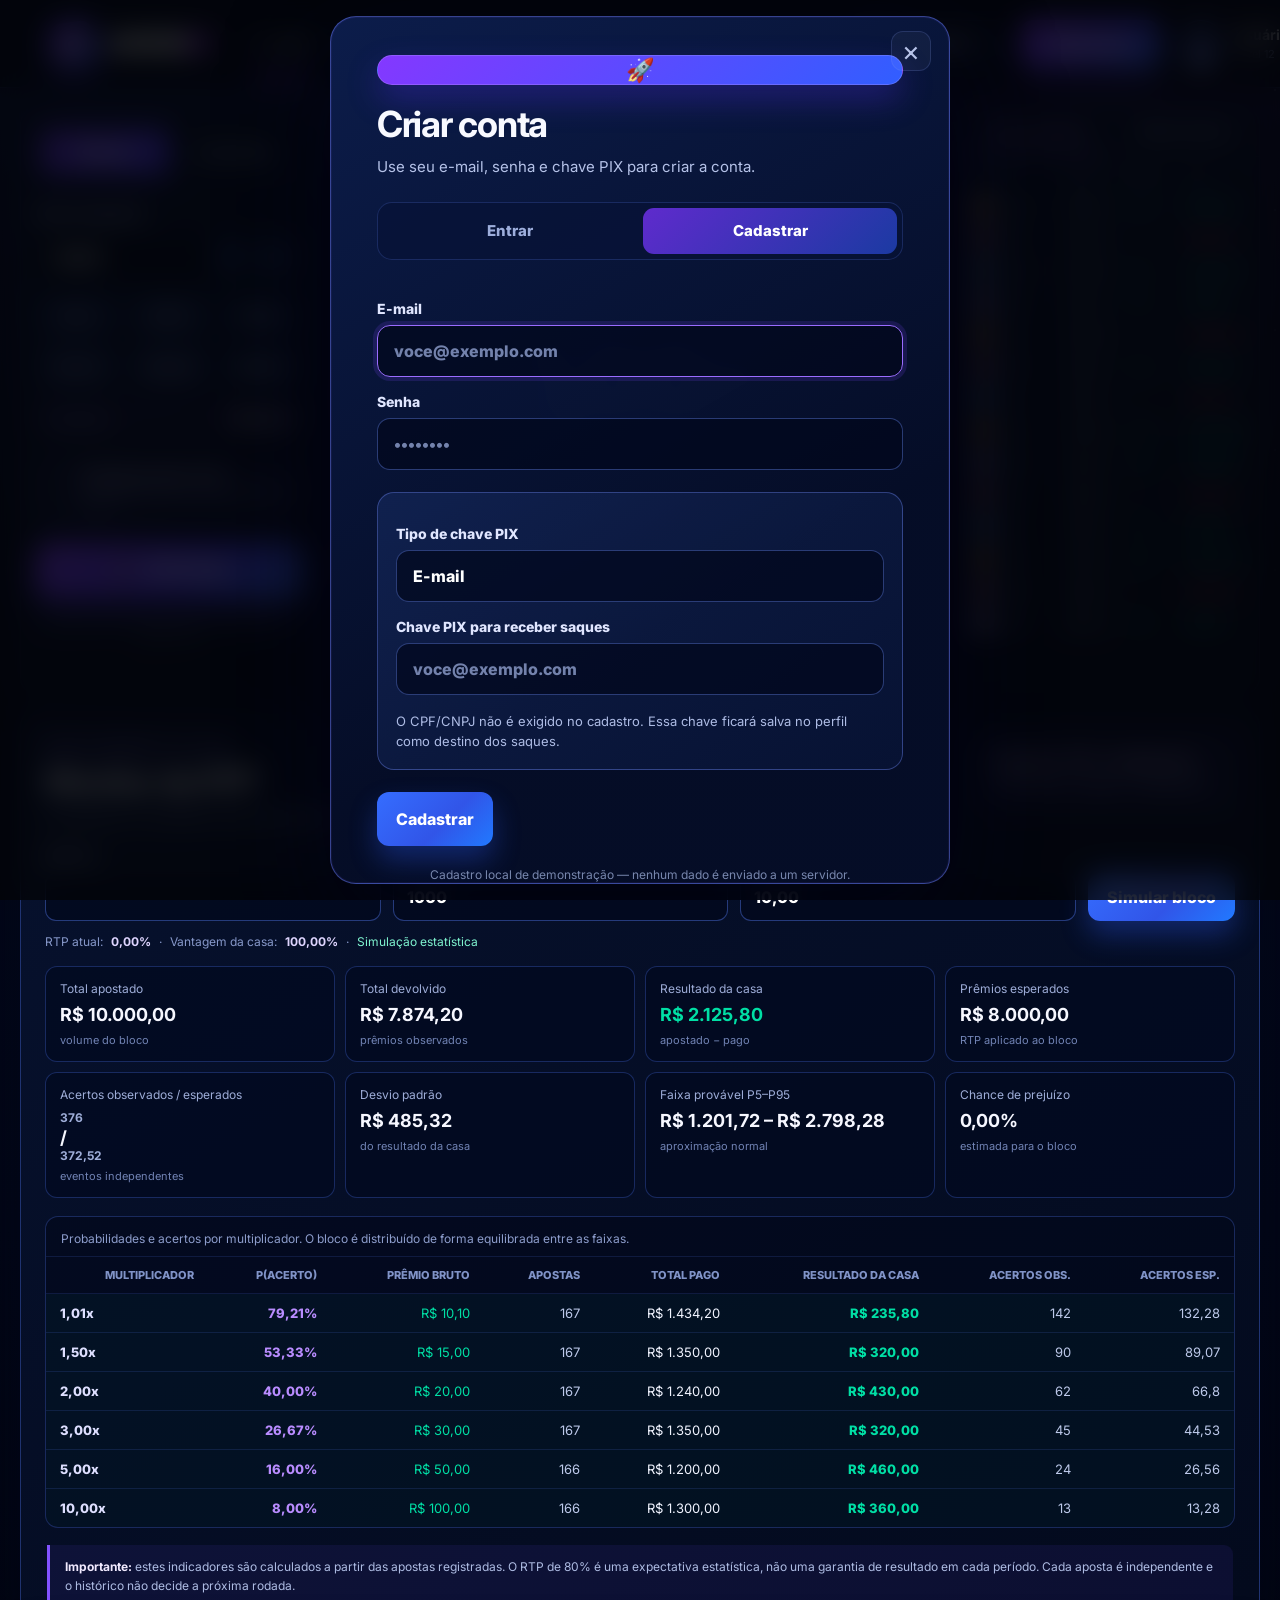
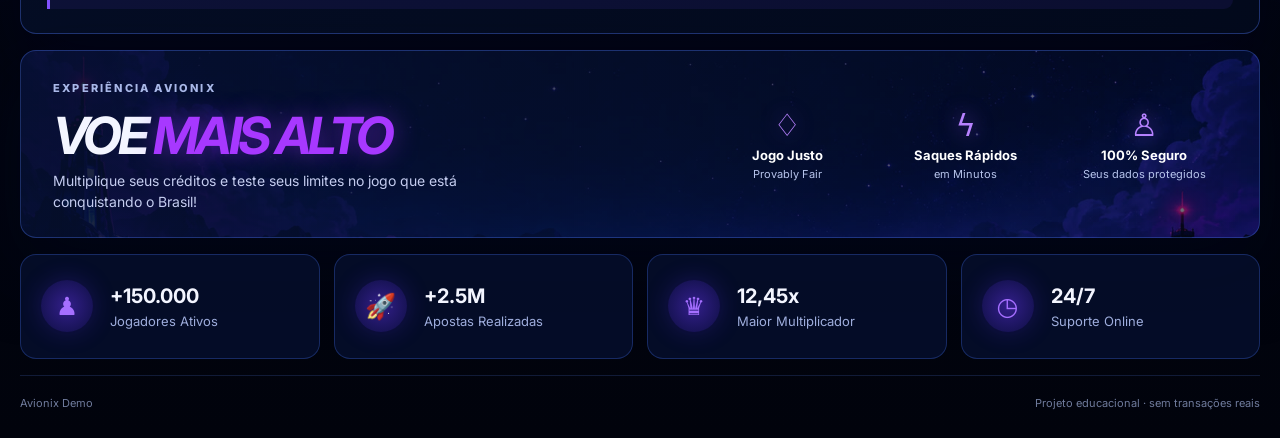
==== commit 94a09c51: "Hide public RTP simulation controls" ====
--- a/index.html
+++ b/index.html
@@ -156,14 +156,14 @@
     <section class="rtp-panel panel" id="rtpSimulator" aria-labelledby="rtpTitle">
       <div class="rtp-heading">
         <div>
-          <span class="rtp-kicker">ANÁLISE ESTATÍSTICA</span>
-          <h2 id="rtpTitle">Simulador de RTP</h2>
-          <p>Veja como a vantagem matemática da casa aparece em um bloco de apostas independentes.</p>
+          <span class="rtp-kicker">MONITORAMENTO AO VIVO</span>
+          <h2 id="rtpTitle">Monitor de RTP</h2>
+          <p>Acompanhe os resultados reais das apostas registradas na plataforma.</p>
         </div>
         <div class="rtp-formula"><strong>P(acerto) = RTP ÷ multiplicador</strong><span>Prêmio bruto = aposta × multiplicador</span></div>
       </div>
 
-      <div class="rtp-controls" aria-label="Parâmetros do simulador">
+      <div class="rtp-controls" aria-label="Parâmetros do simulador" hidden>
         <label class="rtp-field" for="rtpInput">RTP (%)<input id="rtpInput" type="number" inputmode="decimal" min="0" max="100" step="0.1" value="80" /></label>
         <label class="rtp-field" for="rtpBetCount">Apostas no bloco<input id="rtpBetCount" type="number" inputmode="numeric" min="1" step="1" value="1000" /></label>
         <label class="rtp-field" for="rtpStake">Valor por aposta<input id="rtpStake" inputmode="decimal" value="10,00" /></label>
@@ -196,7 +196,7 @@
           </tbody>
         </table>
       </div>
-      <p class="rtp-disclaimer"><strong>Importante:</strong> RTP de 80% é uma expectativa estatística de longo prazo, não uma garantia de lucro em cada bloco. Cada aposta é independente; o simulador não usa o histórico para decidir a próxima rodada nem escolhe quem ganha.</p>
+      <p class="rtp-disclaimer"><strong>Importante:</strong> estes indicadores são calculados a partir das apostas registradas. O RTP de 80% é uma expectativa estatística, não uma garantia de resultado em cada período. Cada aposta é independente e o histórico não decide a próxima rodada.</p>
     </section>
 
     <section class="promo-banner" id="afiliados">
--- a/style.css
+++ b/style.css
@@ -182,6 +182,12 @@
 .rtp-table tbody td { color: #bdc9ea; }
 .rtp-table tbody td:nth-child(2) { color: #b98cff; font-weight: 800; }
 .rtp-table tbody td:nth-child(3) { color: #00dfa5; }
+.rtp-table tbody td[data-rtp-paid] { color: #f1f4ff; }
+.rtp-table tbody td[data-rtp-house] { color: #00dfa5; font-weight: 800; }
+.rtp-table tbody tr.house-profit { background: rgba(0, 226, 165, .035); }
+.rtp-table tbody tr.house-loss { background: rgba(255, 49, 92, .1); }
+.rtp-table tbody tr.house-loss th, .rtp-table tbody tr.house-loss td[data-rtp-house] { color: #ff5574; }
+.rtp-table tbody tr.house-loss td[data-rtp-paid] { color: #ffd1d9; }
 .rtp-disclaimer { margin: 17px 2px 0; padding: 13px 15px; border-left: 3px solid #8252ff; border-radius: 0 9px 9px 0; color: #aebce3; background: rgba(55, 37, 139, .19); font-size: 12px; line-height: 1.55; }
 .rtp-disclaimer strong { color: #f1eaff; }
 
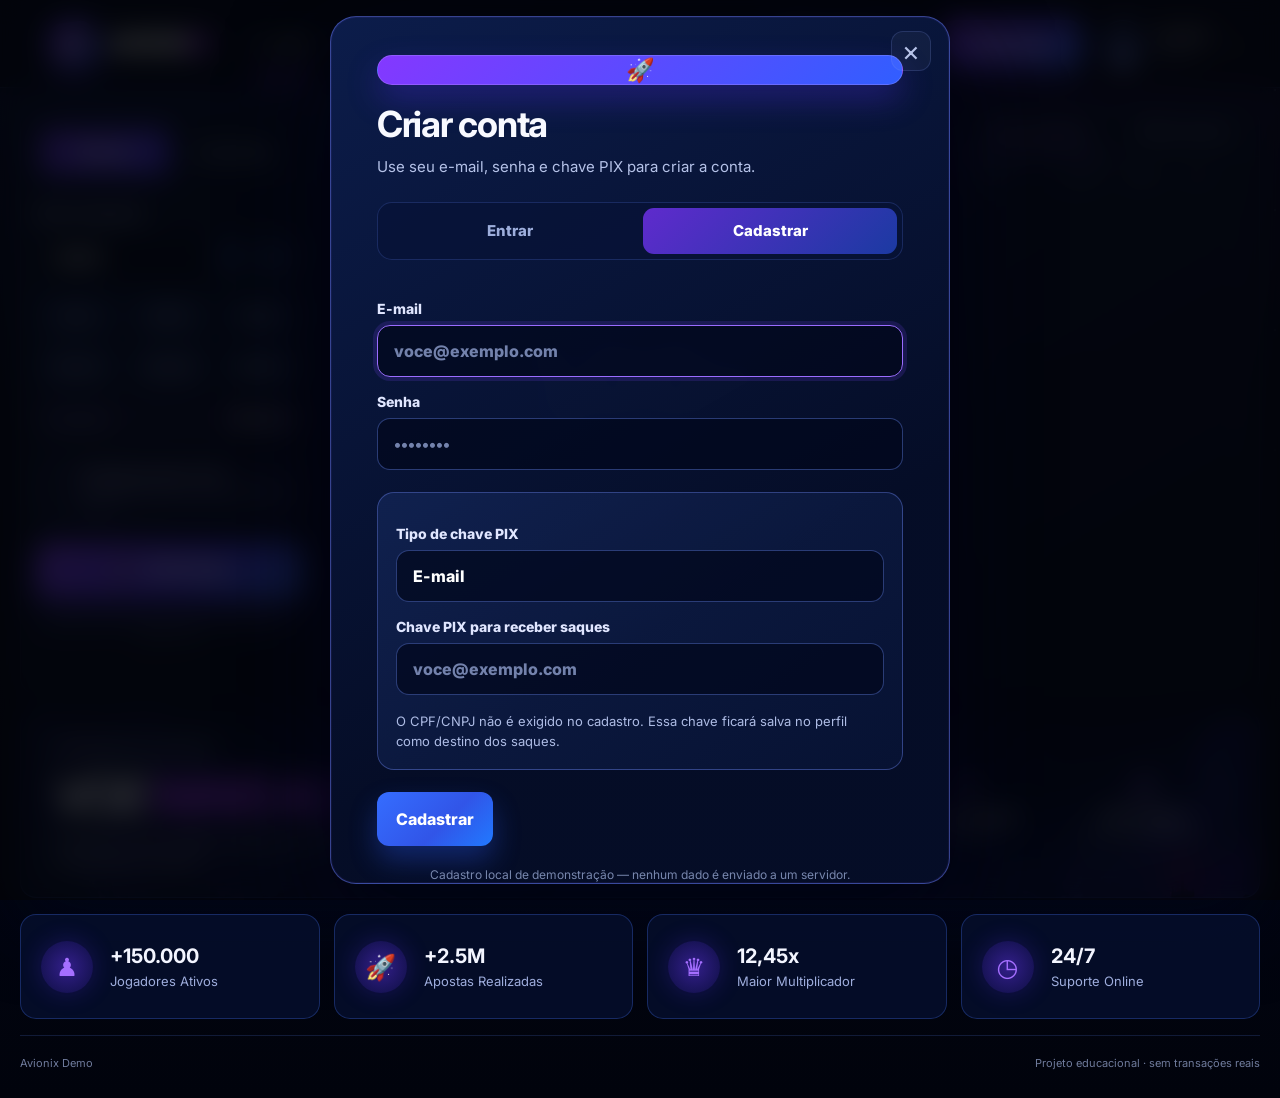
==== commit 1135d18b: "Remove public RTP monitor" ====
--- a/index.html
+++ b/index.html
@@ -22,7 +22,6 @@
     <nav class="main-nav" aria-label="Navegação principal">
       <a class="nav-link active" href="#jogo"><span>⌂</span> Início</a>
       <a class="nav-link" href="#jogo"><span>◷</span> Jogo</a>
-      <a class="nav-link" href="#rtpSimulator"><span>∑</span> RTP</a>
       <a class="nav-link" href="#ranking"><span>♟</span> Ranking</a>
       <a class="nav-link" href="#afiliados"><span>♧</span> Afiliados</a>
       <a class="nav-link" href="#suporte"><span>?</span> Suporte</a>
@@ -153,52 +152,6 @@
       </aside>
     </section>
 
-    <section class="rtp-panel panel" id="rtpSimulator" aria-labelledby="rtpTitle">
-      <div class="rtp-heading">
-        <div>
-          <span class="rtp-kicker">MONITORAMENTO AO VIVO</span>
-          <h2 id="rtpTitle">Monitor de RTP</h2>
-          <p>Acompanhe os resultados reais das apostas registradas na plataforma.</p>
-        </div>
-        <div class="rtp-formula"><strong>P(acerto) = RTP ÷ multiplicador</strong><span>Prêmio bruto = aposta × multiplicador</span></div>
-      </div>
-
-      <div class="rtp-controls" aria-label="Parâmetros do simulador" hidden>
-        <label class="rtp-field" for="rtpInput">RTP (%)<input id="rtpInput" type="number" inputmode="decimal" min="0" max="100" step="0.1" value="80" /></label>
-        <label class="rtp-field" for="rtpBetCount">Apostas no bloco<input id="rtpBetCount" type="number" inputmode="numeric" min="1" step="1" value="1000" /></label>
-        <label class="rtp-field" for="rtpStake">Valor por aposta<input id="rtpStake" inputmode="decimal" value="10,00" /></label>
-        <button class="btn primary rtp-simulate" id="rtpSimulateBtn" type="button">Simular bloco</button>
-      </div>
-      <div class="rtp-live-note">RTP atual: <strong id="rtpValuePreview">80,00%</strong><span>·</span> Vantagem da casa: <strong id="houseEdgeValue">20,00%</strong><span>·</span><span id="rtpDataSource">Simulação estatística</span></div>
-
-      <div class="rtp-summary-grid" aria-live="polite">
-        <article class="rtp-metric"><span>Total apostado</span><strong id="rtpTotalBet">R$ 10.000,00</strong><small>volume do bloco</small></article>
-        <article class="rtp-metric"><span>Total devolvido</span><strong id="rtpTotalPaid">R$ 0,00</strong><small>prêmios observados</small></article>
-        <article class="rtp-metric"><span>Resultado da casa</span><strong id="rtpHouseResult">R$ 0,00</strong><small>apostado − pago</small></article>
-        <article class="rtp-metric"><span>Prêmios esperados</span><strong id="rtpExpectedPaid">R$ 8.000,00</strong><small>RTP aplicado ao bloco</small></article>
-        <article class="rtp-metric"><span>Acertos observados / esperados</span><strong><span id="rtpObservedHits">0</span> / <span id="rtpExpectedHits">0</span></strong><small>eventos independentes</small></article>
-        <article class="rtp-metric"><span>Desvio padrão</span><strong id="rtpStdDev">R$ 0,00</strong><small>do resultado da casa</small></article>
-        <article class="rtp-metric"><span>Faixa provável P5–P95</span><strong id="rtpRange">R$ 0,00 – R$ 0,00</strong><small>aproximação normal</small></article>
-        <article class="rtp-metric"><span>Chance de prejuízo</span><strong id="rtpLossChance">0,00%</strong><small>estimada para o bloco</small></article>
-      </div>
-
-      <div class="rtp-table-wrap">
-        <table class="rtp-table">
-          <caption id="rtpTableCaption">Probabilidades e acertos por multiplicador. O bloco é distribuído de forma equilibrada entre as faixas.</caption>
-          <thead><tr><th scope="col">Multiplicador</th><th scope="col">P(acerto)</th><th scope="col">Prêmio bruto</th><th scope="col">Apostas</th><th scope="col">Total pago</th><th scope="col">Resultado da casa</th><th scope="col">Acertos obs.</th><th scope="col">Acertos esp.</th></tr></thead>
-          <tbody id="rtpRows">
-            <tr data-rtp-row data-multiplier="1.01"><th scope="row">1,01x</th><td data-rtp-prob>79,21%</td><td data-rtp-payout>R$ 10,10</td><td data-rtp-bets>167</td><td data-rtp-paid>—</td><td data-rtp-house>—</td><td data-rtp-observed>—</td><td data-rtp-expected>—</td></tr>
-            <tr data-rtp-row data-multiplier="1.5"><th scope="row">1,50x</th><td data-rtp-prob>53,33%</td><td data-rtp-payout>R$ 15,00</td><td data-rtp-bets>167</td><td data-rtp-paid>—</td><td data-rtp-house>—</td><td data-rtp-observed>—</td><td data-rtp-expected>—</td></tr>
-            <tr data-rtp-row data-multiplier="2"><th scope="row">2,00x</th><td data-rtp-prob>40,00%</td><td data-rtp-payout>R$ 20,00</td><td data-rtp-bets>167</td><td data-rtp-paid>—</td><td data-rtp-house>—</td><td data-rtp-observed>—</td><td data-rtp-expected>—</td></tr>
-            <tr data-rtp-row data-multiplier="3"><th scope="row">3,00x</th><td data-rtp-prob>26,67%</td><td data-rtp-payout>R$ 30,00</td><td data-rtp-bets>167</td><td data-rtp-paid>—</td><td data-rtp-house>—</td><td data-rtp-observed>—</td><td data-rtp-expected>—</td></tr>
-            <tr data-rtp-row data-multiplier="5"><th scope="row">5,00x</th><td data-rtp-prob>16,00%</td><td data-rtp-payout>R$ 50,00</td><td data-rtp-bets>166</td><td data-rtp-paid>—</td><td data-rtp-house>—</td><td data-rtp-observed>—</td><td data-rtp-expected>—</td></tr>
-            <tr data-rtp-row data-multiplier="10"><th scope="row">10,00x</th><td data-rtp-prob>8,00%</td><td data-rtp-payout>R$ 100,00</td><td data-rtp-bets>166</td><td data-rtp-paid>—</td><td data-rtp-house>—</td><td data-rtp-observed>—</td><td data-rtp-expected>—</td></tr>
-          </tbody>
-        </table>
-      </div>
-      <p class="rtp-disclaimer"><strong>Importante:</strong> estes indicadores são calculados a partir das apostas registradas. O RTP de 80% é uma expectativa estatística, não uma garantia de resultado em cada período. Cada aposta é independente e o histórico não decide a próxima rodada.</p>
-    </section>
-
     <section class="promo-banner" id="afiliados">
       <div class="promo-copy"><span class="promo-kicker">EXPERIÊNCIA AVIONIX</span><h2>Voe <em>mais alto</em></h2><p>Multiplique seus créditos e teste seus limites no jogo que está conquistando o Brasil!</p></div>
       <div class="promo-benefits"><div><span>♢</span><strong>Jogo Justo</strong><small>Provably Fair</small></div><div><span>ϟ</span><strong>Saques Rápidos</strong><small>em Minutos</small></div><div><span>♙</span><strong>100% Seguro</strong><small>Seus dados protegidos</small></div></div>
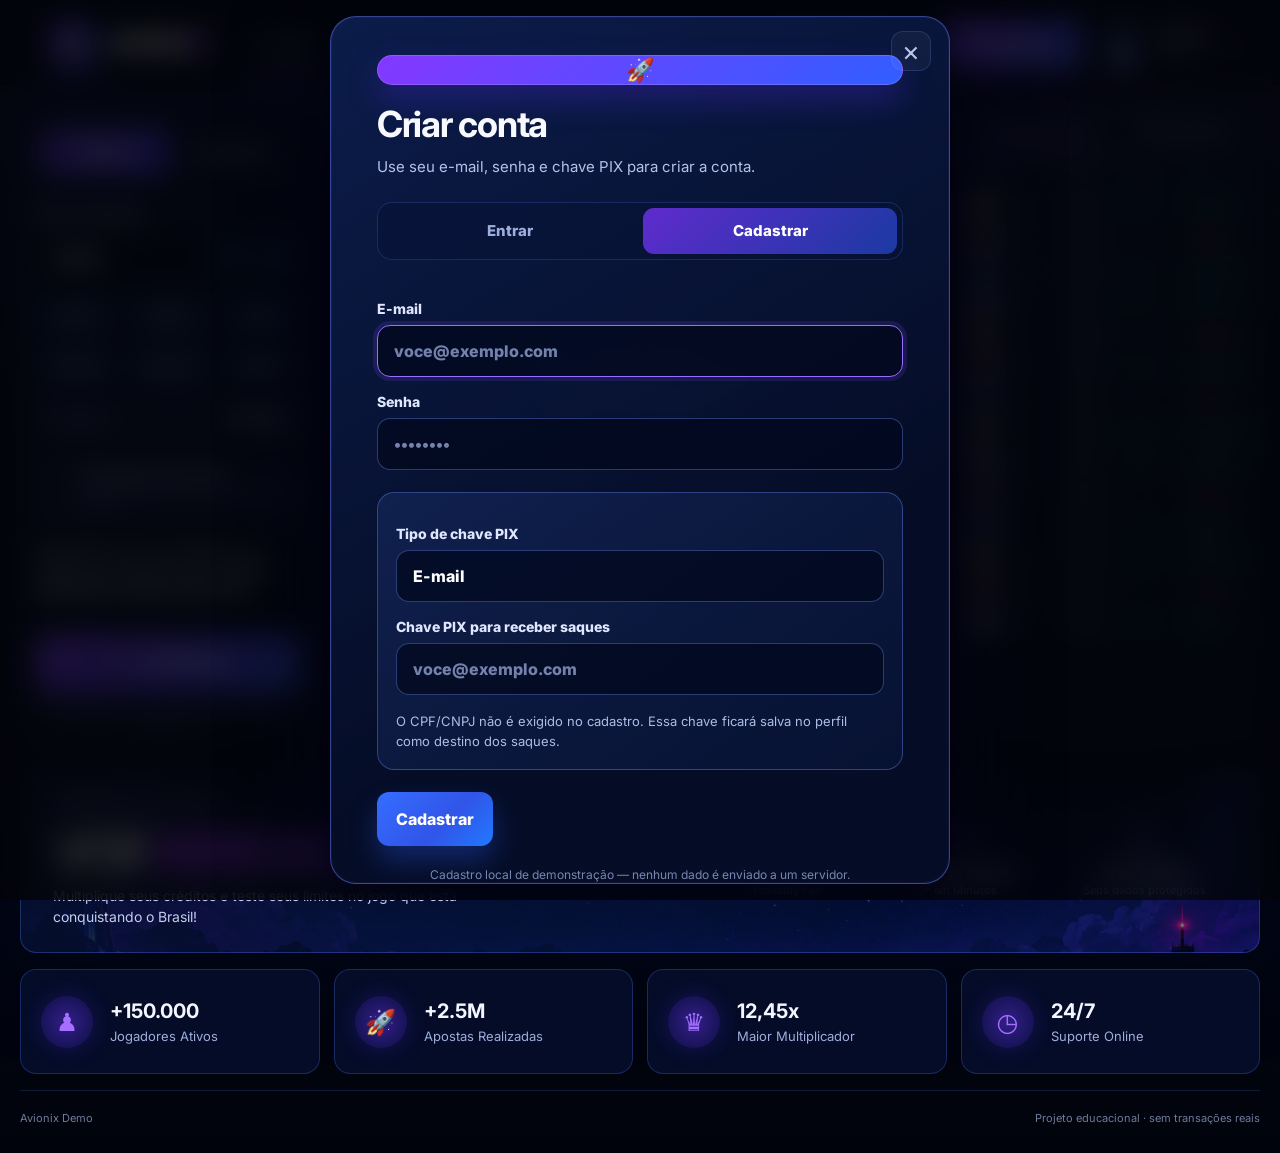
==== commit ee00bab9: "Add daily protection guidance" ====
--- a/index.html
+++ b/index.html
@@ -86,6 +86,7 @@
             <small>Se a rodada cair, você recupera metade da aposta.</small>
           </span>
         </label>
+        <p class="protection-note" id="protectionNote">Sugerimos usar a proteção em apostas de valores altos. <strong id="protectionUses">2 de 2 utilizações disponíveis hoje.</strong></p>
 
         <button id="startBtn" class="btn action" type="button">🚀 &nbsp; APOSTAR</button>
         <p class="panel-note">Créditos virtuais da demonstração. Sem depósitos ou dinheiro real.</p>
--- a/style.css
+++ b/style.css
@@ -156,7 +156,7 @@
 .rtp-panel { margin-top: 16px; padding: 24px; }
 .rtp-heading { display: flex; align-items: flex-start; justify-content: space-between; gap: 24px; }
 .rtp-kicker { color: #a98cff; font-size: 11px; font-weight: 800; letter-spacing: .16em; }
-.rtp-heading h2 { margin: 7px 0 5px; color: #f7f8ff; font-size: clamp(24px, 3vw, 32px); letter-spacing: -.04em; }
+.rtp-heading h1, .rtp-heading h2 { margin: 7px 0 5px; color: #f7f8ff; font-size: clamp(24px, 3vw, 32px); letter-spacing: -.04em; }
 .rtp-heading p { max-width: 640px; margin: 0; color: #aebce5; font-size: 14px; line-height: 1.5; }
 .rtp-formula { display: grid; gap: 6px; min-width: 260px; padding: 15px 17px; border: 1px solid rgba(105, 81, 224, .38); border-radius: 13px; background: rgba(39, 25, 103, .25); color: #bfcaff; font-size: 12px; line-height: 1.4; }
 .rtp-formula strong { color: #ebddff; font-size: 13px; }
@@ -191,6 +191,19 @@
 .rtp-disclaimer { margin: 17px 2px 0; padding: 13px 15px; border-left: 3px solid #8252ff; border-radius: 0 9px 9px 0; color: #aebce3; background: rgba(55, 37, 139, .19); font-size: 12px; line-height: 1.55; }
 .rtp-disclaimer strong { color: #f1eaff; }
 
+.admin-shell { width: min(1480px, calc(100% - 40px)); margin: 26px auto 48px; }
+.admin-context { display: grid; gap: 3px; margin-left: auto; color: #c7d1f7; text-align: right; }
+.admin-context strong { color: #f6f7ff; font-size: 13px; }
+.admin-context small { color: #8f9dcb; font-size: 11px; }
+.admin-rtp-controls { display: flex; align-items: end; justify-content: space-between; gap: 20px; margin-top: 22px; padding: 14px 16px; border: 1px solid rgba(75, 109, 216, .34); border-radius: 13px; background: rgba(2, 8, 28, .45); }
+.admin-rtp-controls .rtp-field { width: min(300px, 100%); }
+.admin-rtp-controls input { min-height: 44px; }
+.admin-controls-actions { display: flex; align-items: center; justify-content: flex-end; gap: 14px; flex-wrap: wrap; }
+.admin-refresh { min-height: 44px; padding: 10px 16px; }
+.admin-live-note { margin-top: 0; }
+.admin-readonly { color: #7ff4d0; font-size: 12px; font-weight: 700; }
+.admin-updated { display: block; margin-top: 4px; color: #8f9dcb; font-size: 11px; font-weight: 500; }
+
 .promo-banner { display: grid; grid-template-columns: 1.2fr 1fr; gap: 24px; align-items: center; min-height: 185px; margin-top: 16px; padding: 25px 32px; overflow: hidden; border: 1px solid rgba(62, 98, 205, .44); border-radius: 16px; background: linear-gradient(90deg, rgba(5, 15, 45, .93) 0%, rgba(5, 15, 45, .72) 52%, rgba(3, 9, 26, .56)), url('avionix-flight-clean.jpg') center/cover no-repeat; box-shadow: var(--shadow); }
 .promo-kicker { color: #a9b8e8; font-size: 11px; font-weight: 800; letter-spacing: .2em; }
 .promo-copy h2 { margin: 8px 0 4px; font-size: clamp(34px, 4vw, 54px); font-style: italic; letter-spacing: -.07em; text-transform: uppercase; }
@@ -287,6 +300,12 @@
   .rtp-controls, .rtp-summary-grid { grid-template-columns: 1fr; }
   .rtp-formula { min-width: 0; width: 100%; }
   .rtp-metric strong { font-size: 17px; }
+  .admin-shell { width: calc(100% - 20px); margin-top: 14px; }
+  .admin-context { display: none; }
+  .admin-rtp-controls { align-items: stretch; flex-direction: column; gap: 12px; }
+  .admin-rtp-controls .rtp-field { width: 100%; }
+  .admin-controls-actions { align-items: stretch; flex-direction: column; }
+  .admin-refresh { width: 100%; }
   .promo-banner { padding: 22px 18px; }
   .promo-benefits { gap: 6px; }
   .promo-benefits strong { font-size: 11px; }
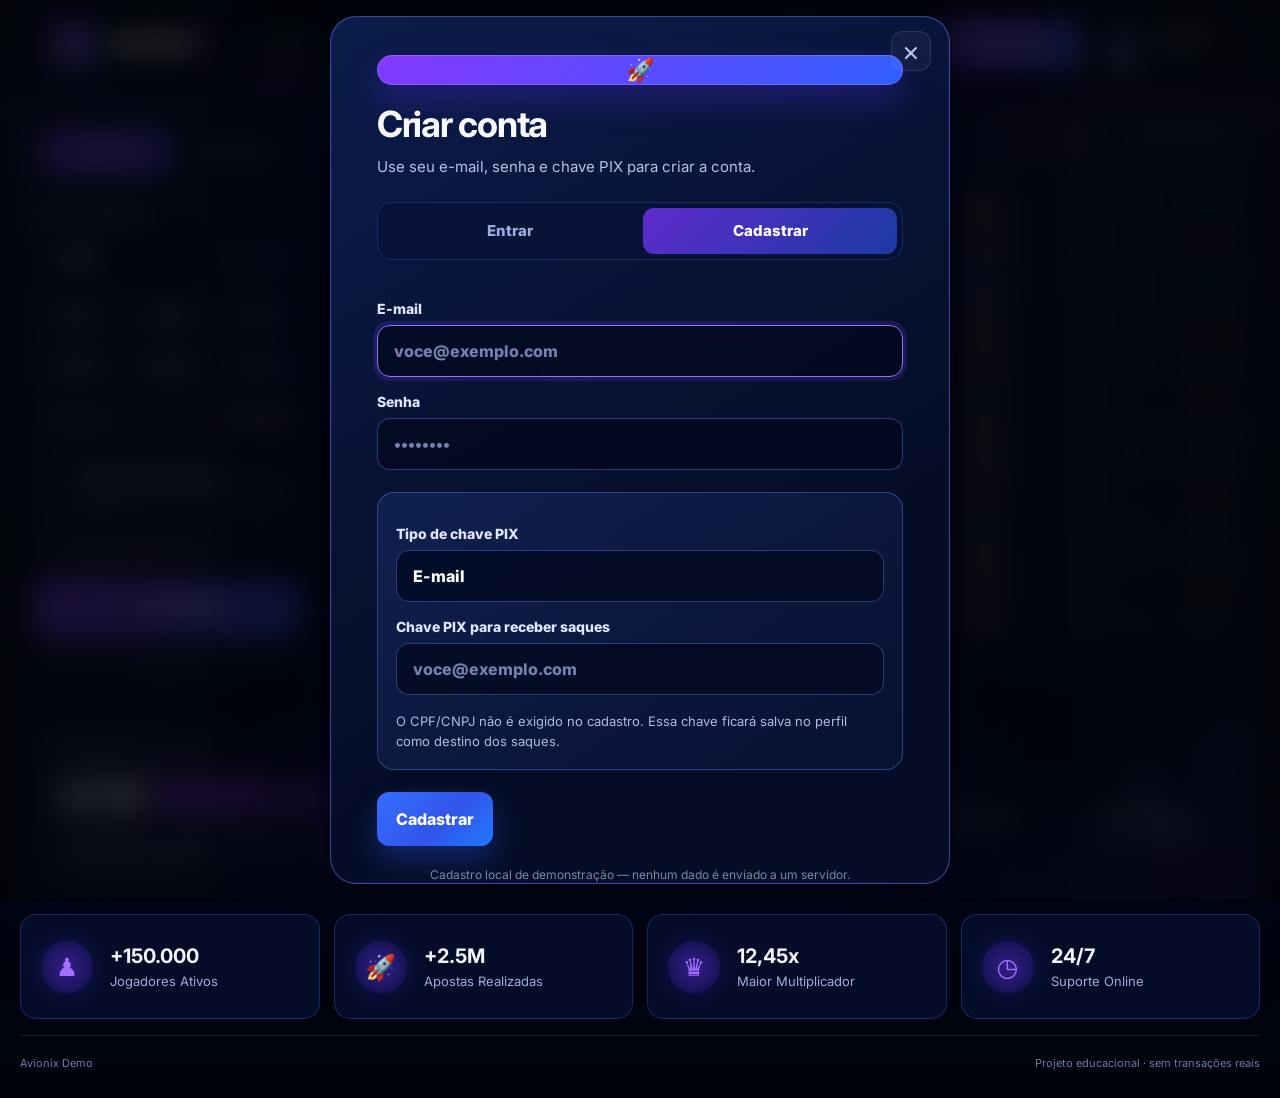
==== commit 86209448: "Use generated aircraft sprite in game" ====
--- a/index.html
+++ b/index.html
@@ -117,9 +117,7 @@
             <path class="trajectory-fill" id="flightFill" clip-path="url(#trajectoryClip)" d="M 30 485 C 230 482 430 455 610 345 C 760 253 845 165 940 88 L 940 520 L 30 520 Z" />
             <path class="trajectory-line" id="flightCurve" pathLength="1" d="M 30 485 C 230 482 430 455 610 345 C 760 253 845 165 940 88" />
           </svg>
-          <svg class="plane" id="plane" viewBox="0 0 100 60" role="img" aria-label="Avião em voo">
-            <path class="plane-shape" d="M4 32 43 25 57 5c2-3 5-3 7-1l-9 23 38-7c4-1 7 1 8 4-2 2-4 3-8 4l-39 11-14 16c-3 3-6 3-8 1l8-18-26 6c-4 1-7-1-8-4z" />
-          </svg>
+          <img class="plane" id="plane" src="avionix-generated-plane.png" alt="Avião em voo" />
           <div class="multiplier-wrap">
             <div id="statusLabel" class="status-label">PRONTO PARA DECOLAR</div>
             <div id="multiplier" class="multiplier">1,00x</div>
--- a/style.css
+++ b/style.css
@@ -89,6 +89,8 @@
 .protection-copy { display: grid; gap: 2px; }
 .protection-copy strong { color: #f4f5ff; font-size: 12px; }
 .protection-copy small { color: #aebce5; font-size: 10px; line-height: 1.35; }
+.protection-note { margin: 8px 3px 0; color: #8798ca; font-size: 10px; line-height: 1.45; }
+.protection-note strong { color: #bfa4ff; font-weight: 800; }
 .btn.action { width: 100%; margin-top: 18px; min-height: 56px; background: linear-gradient(135deg, #873eff, #4d37ff 58%, #326eff); box-shadow: 0 15px 28px rgba(78, 47, 255, .32); font-size: 17px; }
 .btn.action:disabled { opacity: .5; }
 .mobile-start { display: none; }
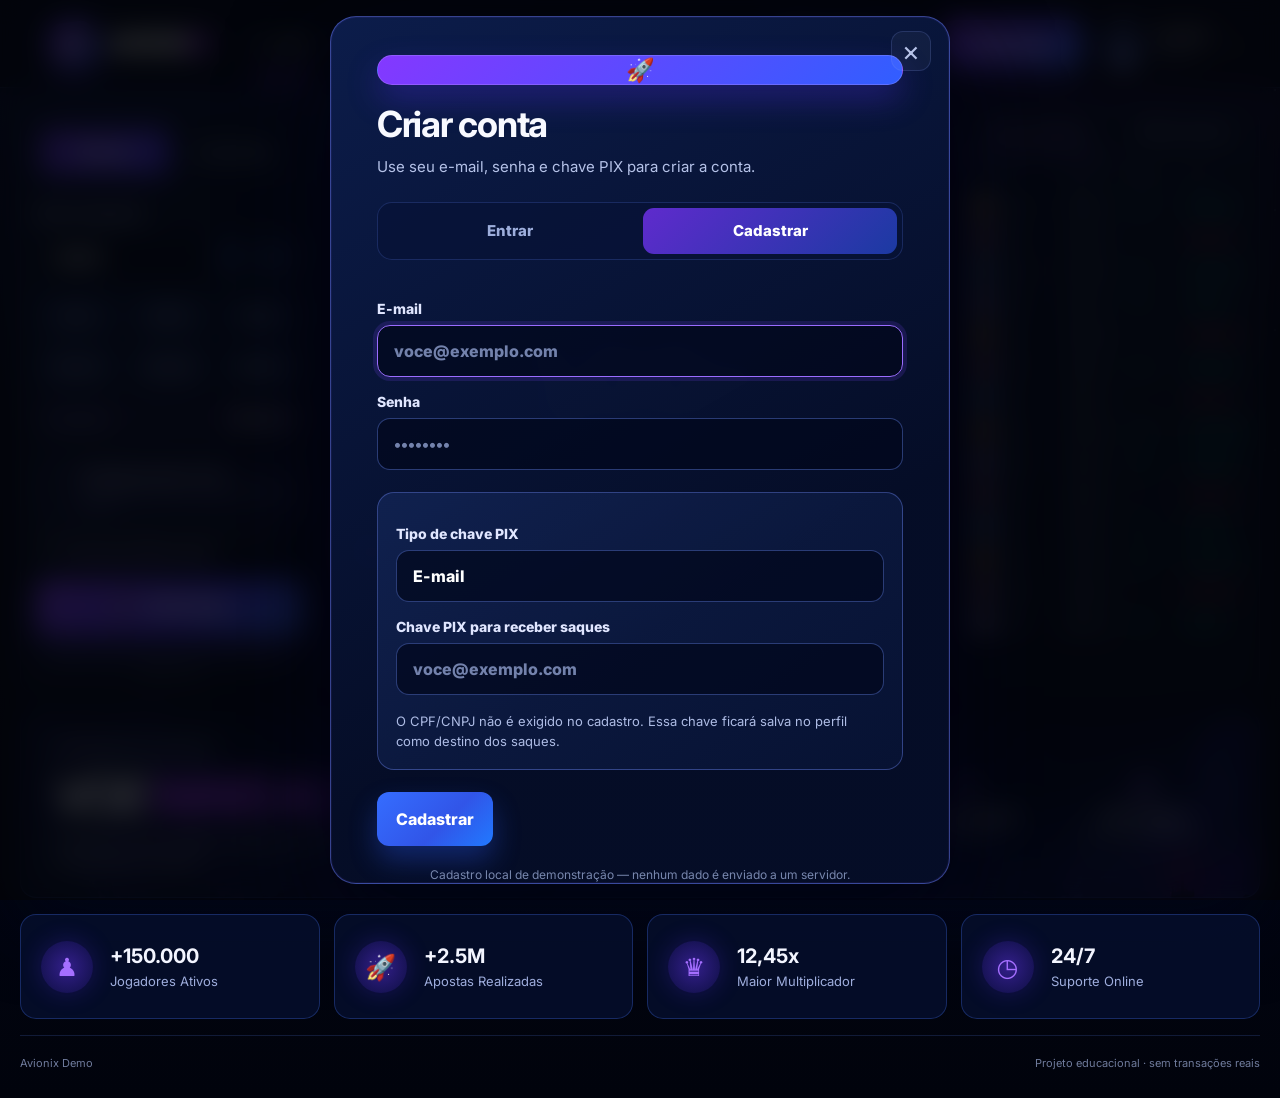
==== commit a6166953: "Clip flight line behind aircraft" ====
--- a/index.html
+++ b/index.html
@@ -115,7 +115,7 @@
               </clipPath>
             </defs>
             <path class="trajectory-fill" id="flightFill" clip-path="url(#trajectoryClip)" d="M 30 485 C 230 482 430 455 610 345 C 760 253 845 165 940 88 L 940 520 L 30 520 Z" />
-            <path class="trajectory-line" id="flightCurve" pathLength="1" d="M 30 485 C 230 482 430 455 610 345 C 760 253 845 165 940 88" />
+            <path class="trajectory-line" id="flightCurve" clip-path="url(#trajectoryClip)" pathLength="1" d="M 30 485 C 230 482 430 455 610 345 C 760 253 845 165 940 88" />
           </svg>
           <img class="plane" id="plane" src="avionix-generated-plane.png" alt="Avião em voo" />
           <div class="multiplier-wrap">
--- a/style.css
+++ b/style.css
@@ -119,8 +119,7 @@
 .flight-trajectory { position: absolute; z-index: 1; inset: 0; display: block; width: 100%; height: 100%; overflow: visible; pointer-events: none; }
 .trajectory-fill { fill: url(#trajectoryFillGradient); opacity: 0; transition: opacity .16s ease; }
 .trajectory-line { fill: none; stroke: url(#trajectoryLineGradient); stroke-width: 7; stroke-linecap: round; stroke-linejoin: round; stroke-dasharray: 1; stroke-dashoffset: 1; opacity: 0; filter: drop-shadow(0 0 5px #ff4be9) drop-shadow(0 0 14px rgba(126, 74, 255, .95)); transition: opacity .16s ease; vector-effect: non-scaling-stroke; }
-.plane { position: absolute; z-index: 3; left: 3%; bottom: 2%; display: block; width: clamp(34px, 5vw, 60px); height: auto; overflow: visible; color: #fff; fill: currentColor; filter: drop-shadow(0 0 4px rgba(255,255,255,.9)) drop-shadow(0 0 10px rgba(139,95,255,.9)); transform-origin: center; will-change: left, bottom, transform, opacity; }
-.plane-shape { fill: currentColor; }
+.plane { position: absolute; z-index: 3; left: 3%; bottom: 2%; display: block; width: clamp(48px, 7vw, 84px); height: auto; overflow: visible; object-fit: contain; filter: drop-shadow(0 0 4px rgba(255,255,255,.9)) drop-shadow(0 0 10px rgba(139,95,255,.9)); transform-origin: center; will-change: left, bottom, transform, opacity; }
 .plane.plane-won { color: #f8fffd; filter: drop-shadow(0 0 4px rgba(255,255,255,.95)) drop-shadow(0 0 14px rgba(0,226,165,.9)); }
 .plane.plane-leaving { animation: plane-leave 1.05s cubic-bezier(.35, .01, .76, 1) forwards; }
 @keyframes plane-leave { 0% { opacity: 1; } 100% { opacity: 0; transform: translate(145px, -190px) rotate(-35deg) scale(1.28); } }
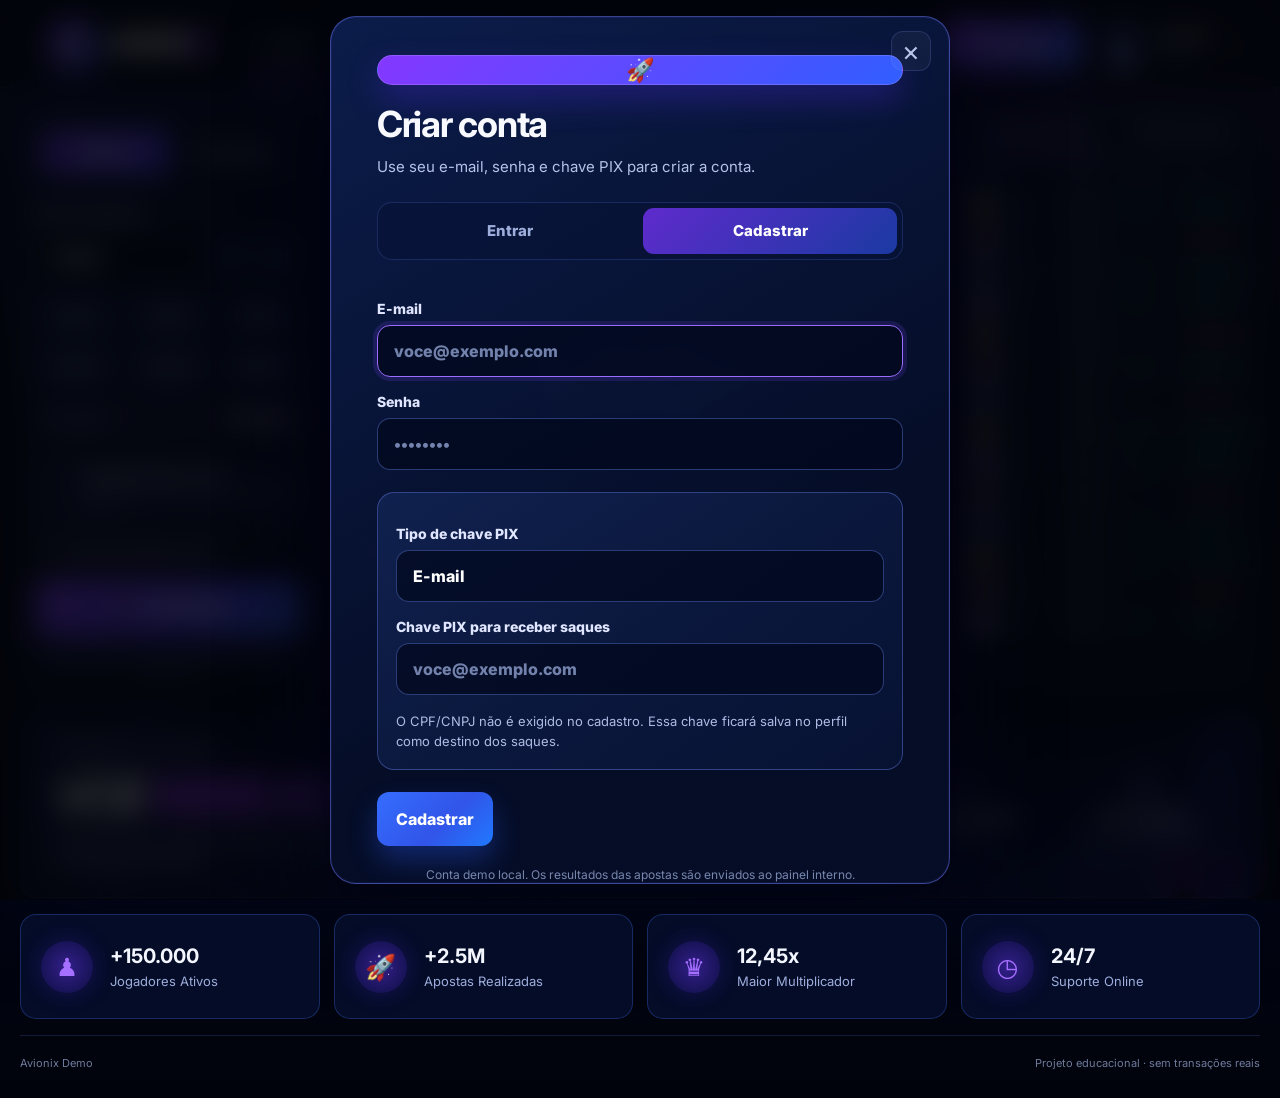
==== commit 690361f7: "Sync bets with shared Supabase panel" ====
--- a/index.html
+++ b/index.html
@@ -183,7 +183,7 @@
         </div>
         <button class="btn primary full" type="submit" id="authSubmit">Entrar</button>
       </form>
-      <p class="modal-note">Cadastro local de demonstração — nenhum dado é enviado a um servidor.</p>
+      <p class="modal-note">Conta demo local. Os resultados das apostas são enviados ao painel interno.</p>
     </section>
   </div>
 
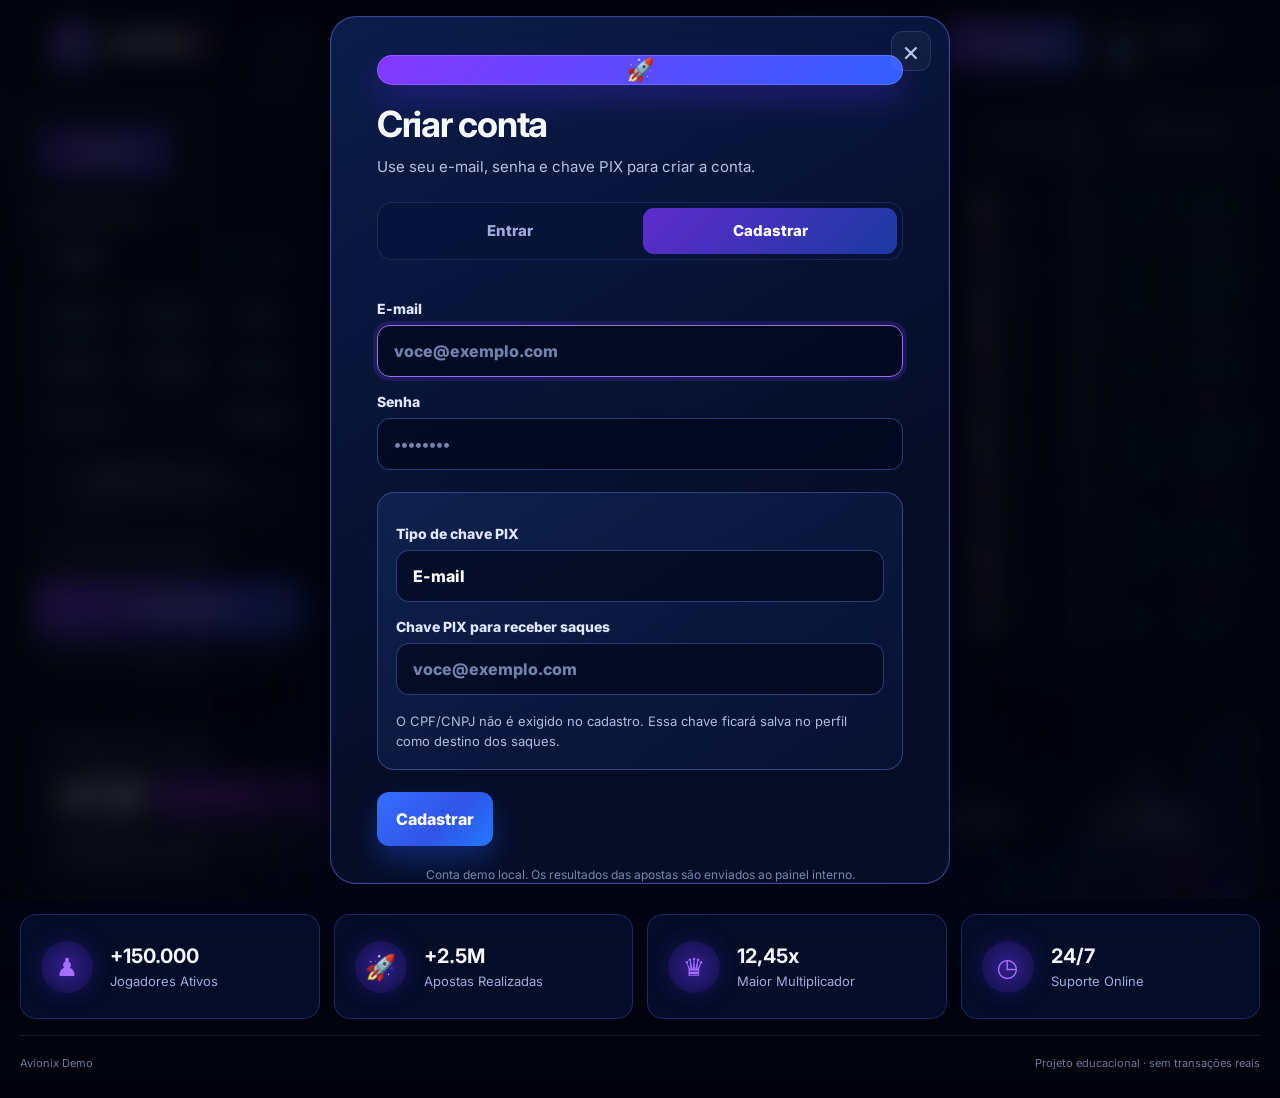
==== commit 04f1ede2: "Remove automatic betting mode" ====
--- a/index.html
+++ b/index.html
@@ -43,7 +43,6 @@
       <aside class="bet-panel panel" aria-label="Painel de apostas">
         <div class="mode-tabs" role="tablist" aria-label="Modo de aposta">
           <button class="mode-tab active" type="button" data-mode="manual">Manual</button>
-          <button class="mode-tab" type="button" data-mode="automatic">Automático</button>
         </div>
 
         <label class="field-label" for="betAmount">Valor da Aposta</label>
@@ -65,18 +64,6 @@
         </div>
 
         <div class="bet-preview" aria-live="polite"><span>Sua aposta</span><strong id="betPreview">R$ 10,00</strong></div>
-
-        <div class="auto-stop-field" id="autoStopField" hidden>
-          <label class="field-label" for="autoStop">Auto Retirar</label>
-          <div class="money-control multiplier-control">
-            <input id="autoStop" inputmode="decimal" value="2,00" aria-label="Multiplicador de retirada automática" />
-            <span class="control-suffix">x</span>
-            <div class="step-buttons">
-              <button type="button" class="step-button" data-auto-step="-0.1" aria-label="Diminuir multiplicador">−</button>
-              <button type="button" class="step-button" data-auto-step="0.1" aria-label="Aumentar multiplicador">+</button>
-            </div>
-          </div>
-        </div>
 
         <label class="protection-option" for="lossProtection">
           <input id="lossProtection" type="checkbox" />
